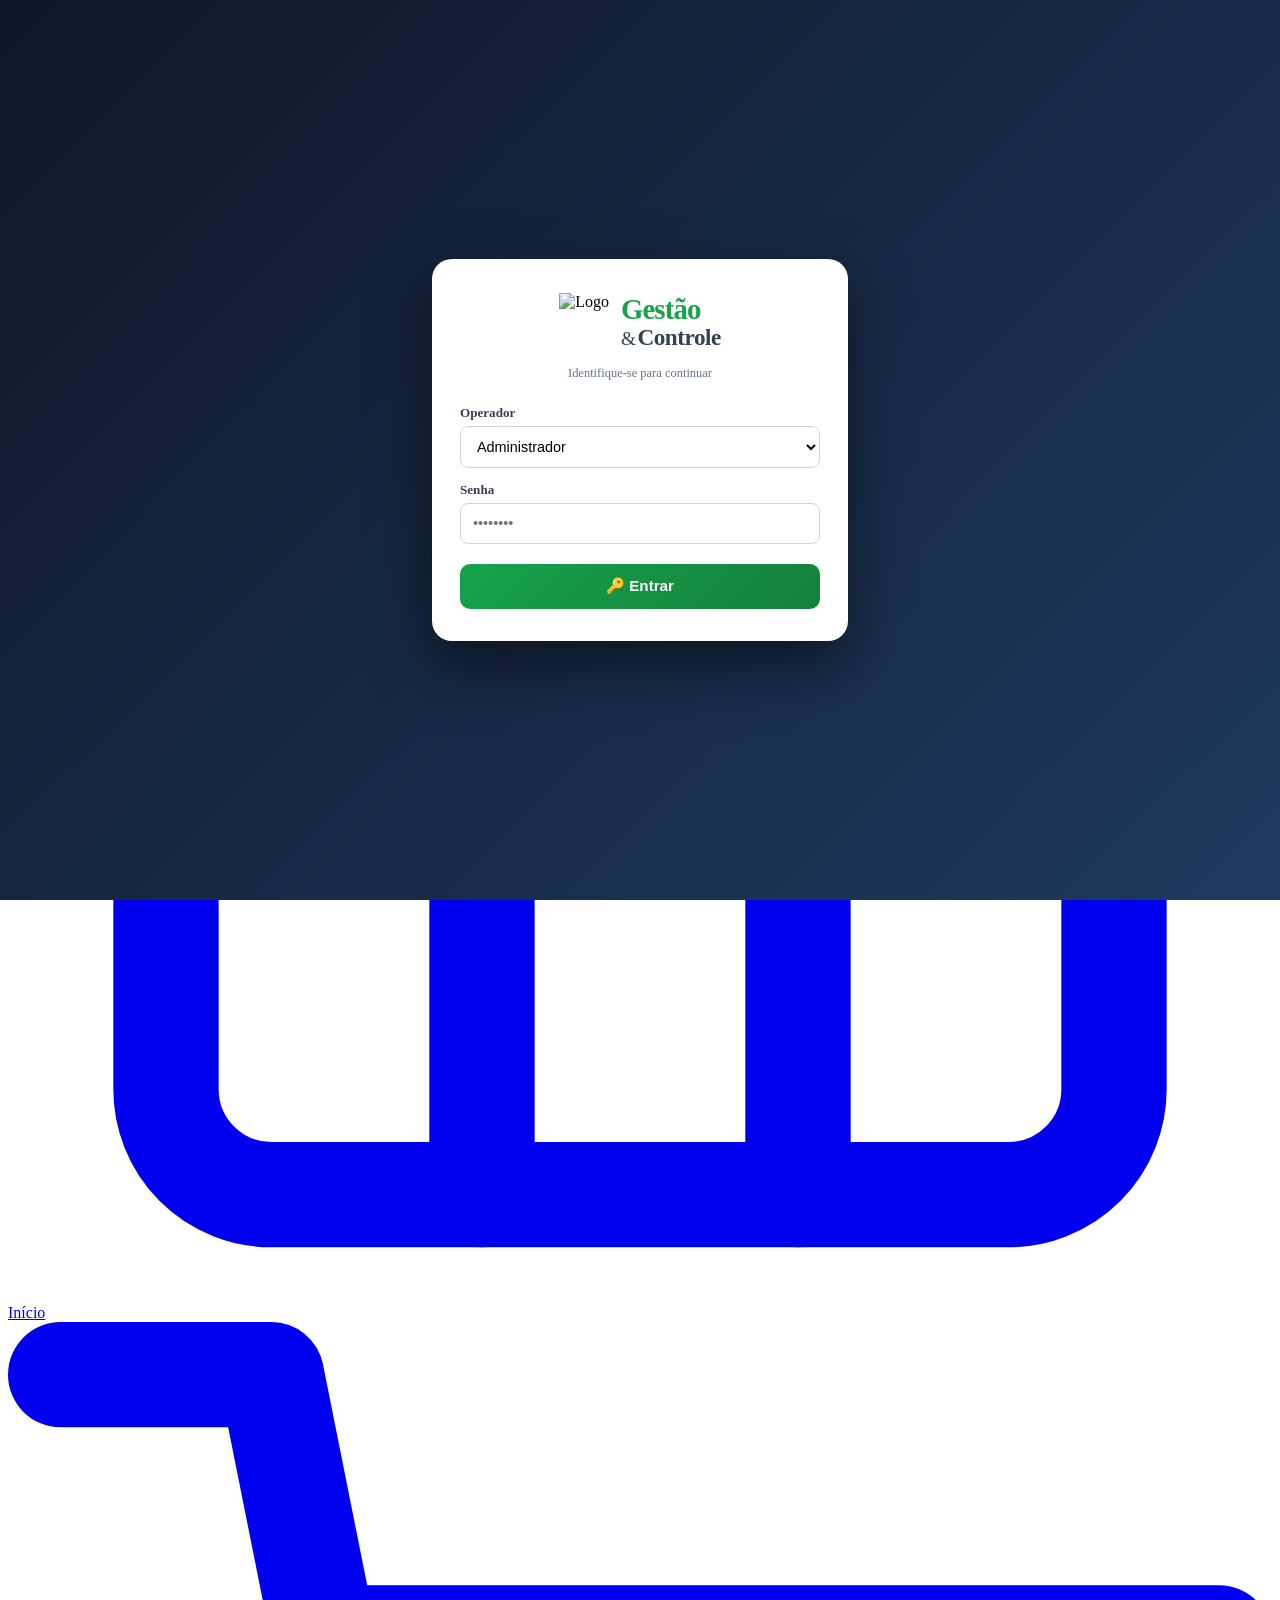
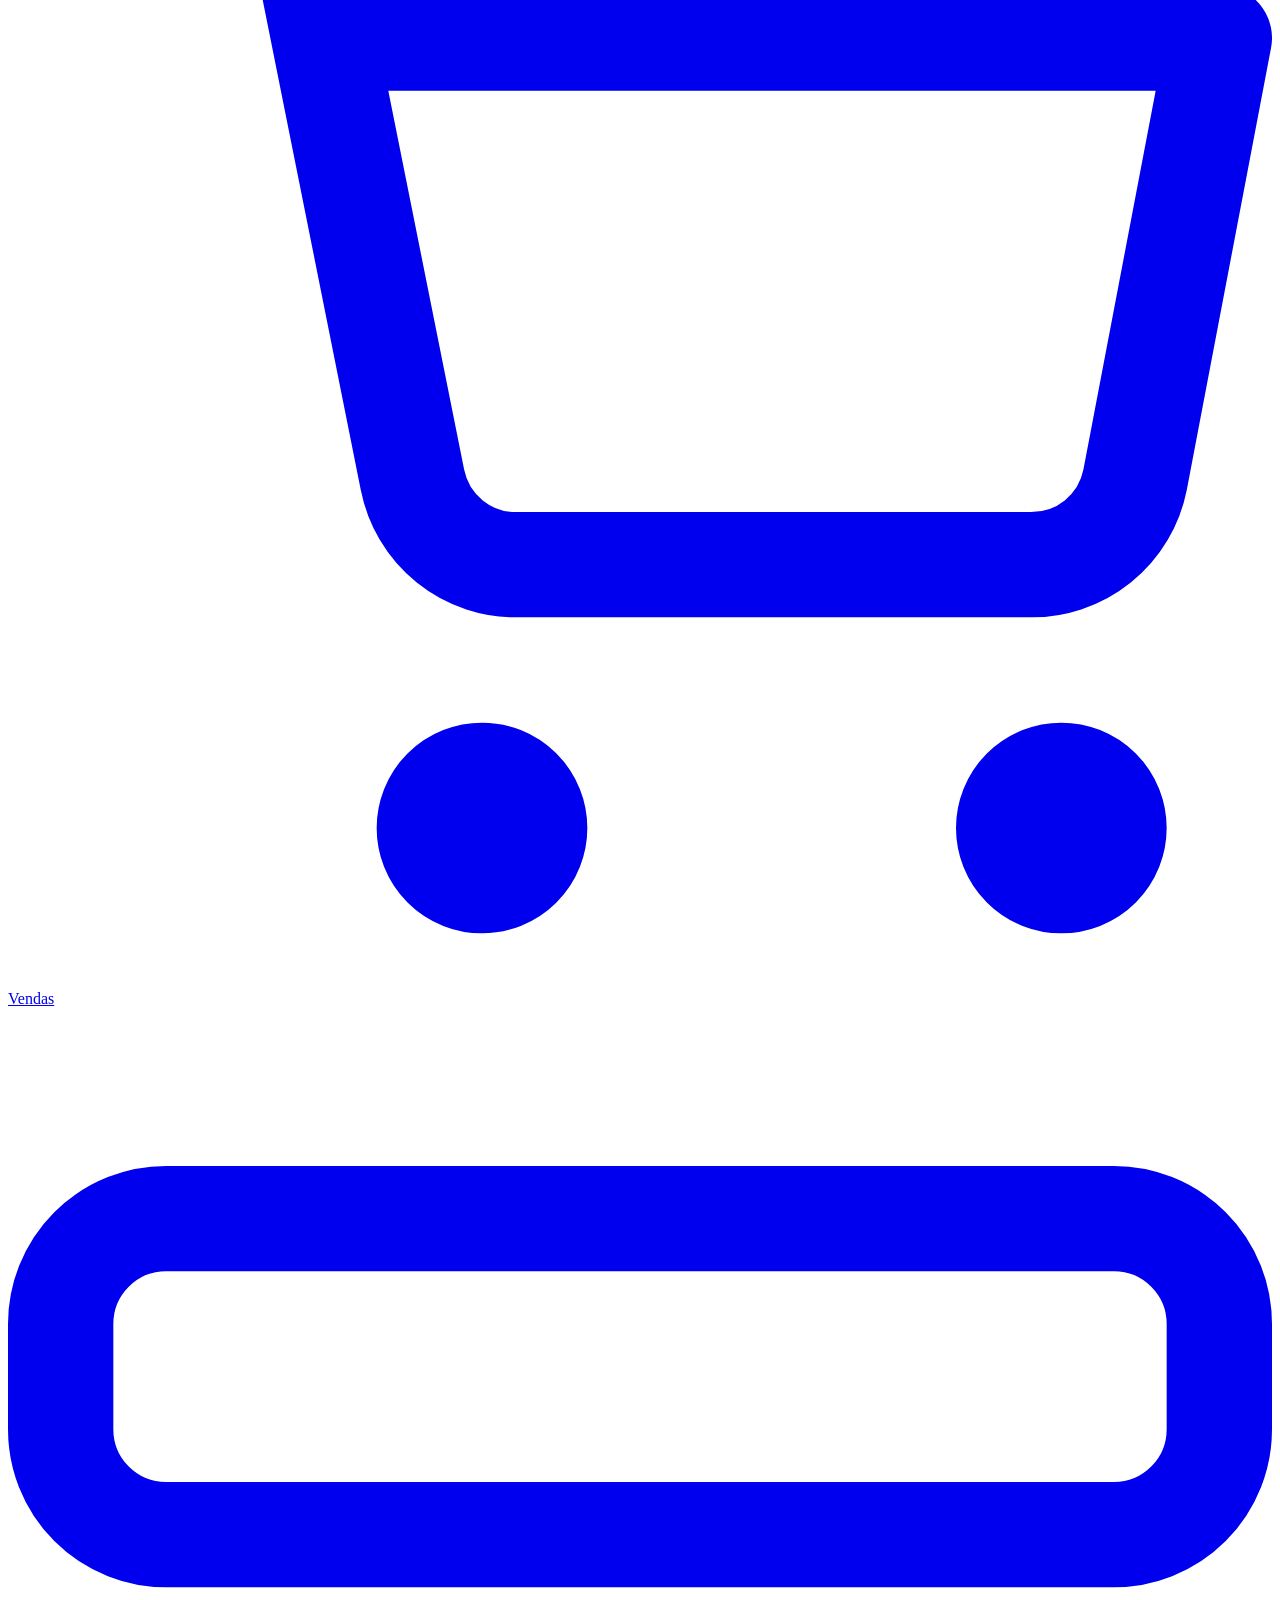
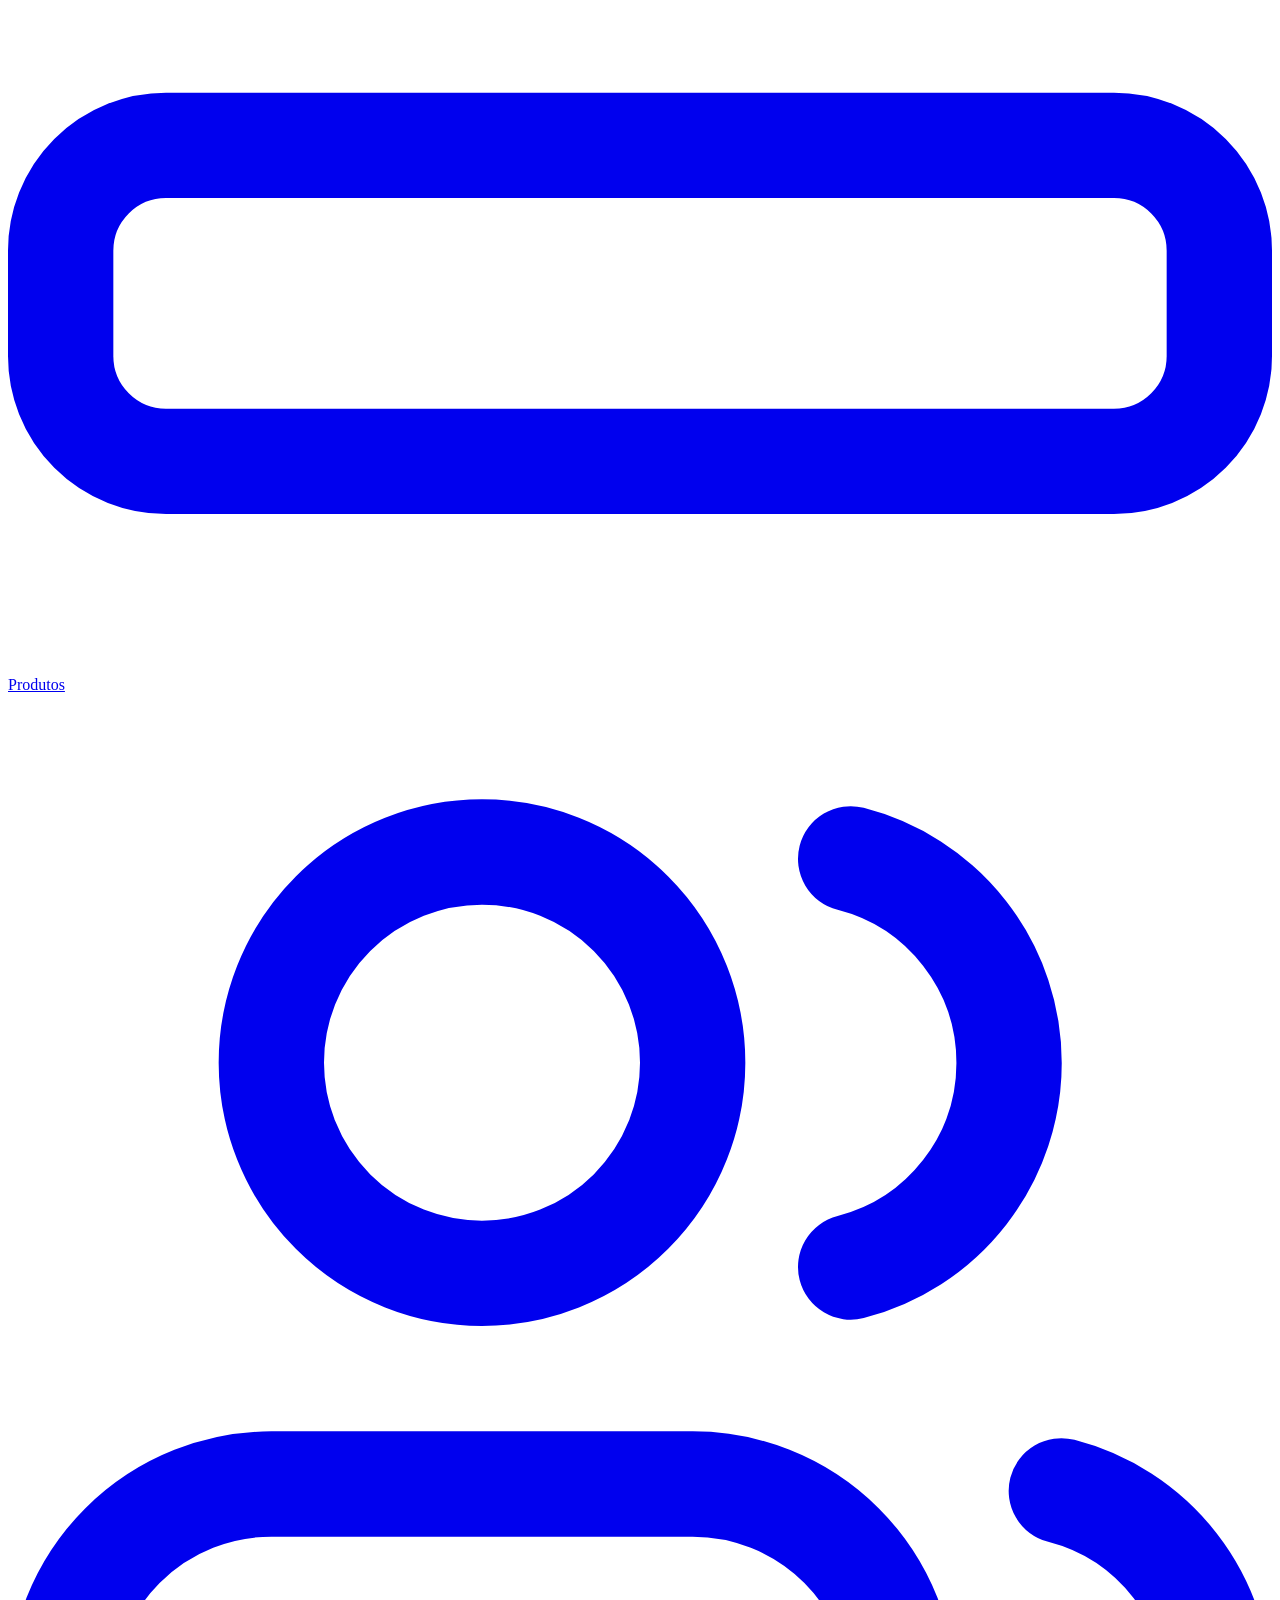
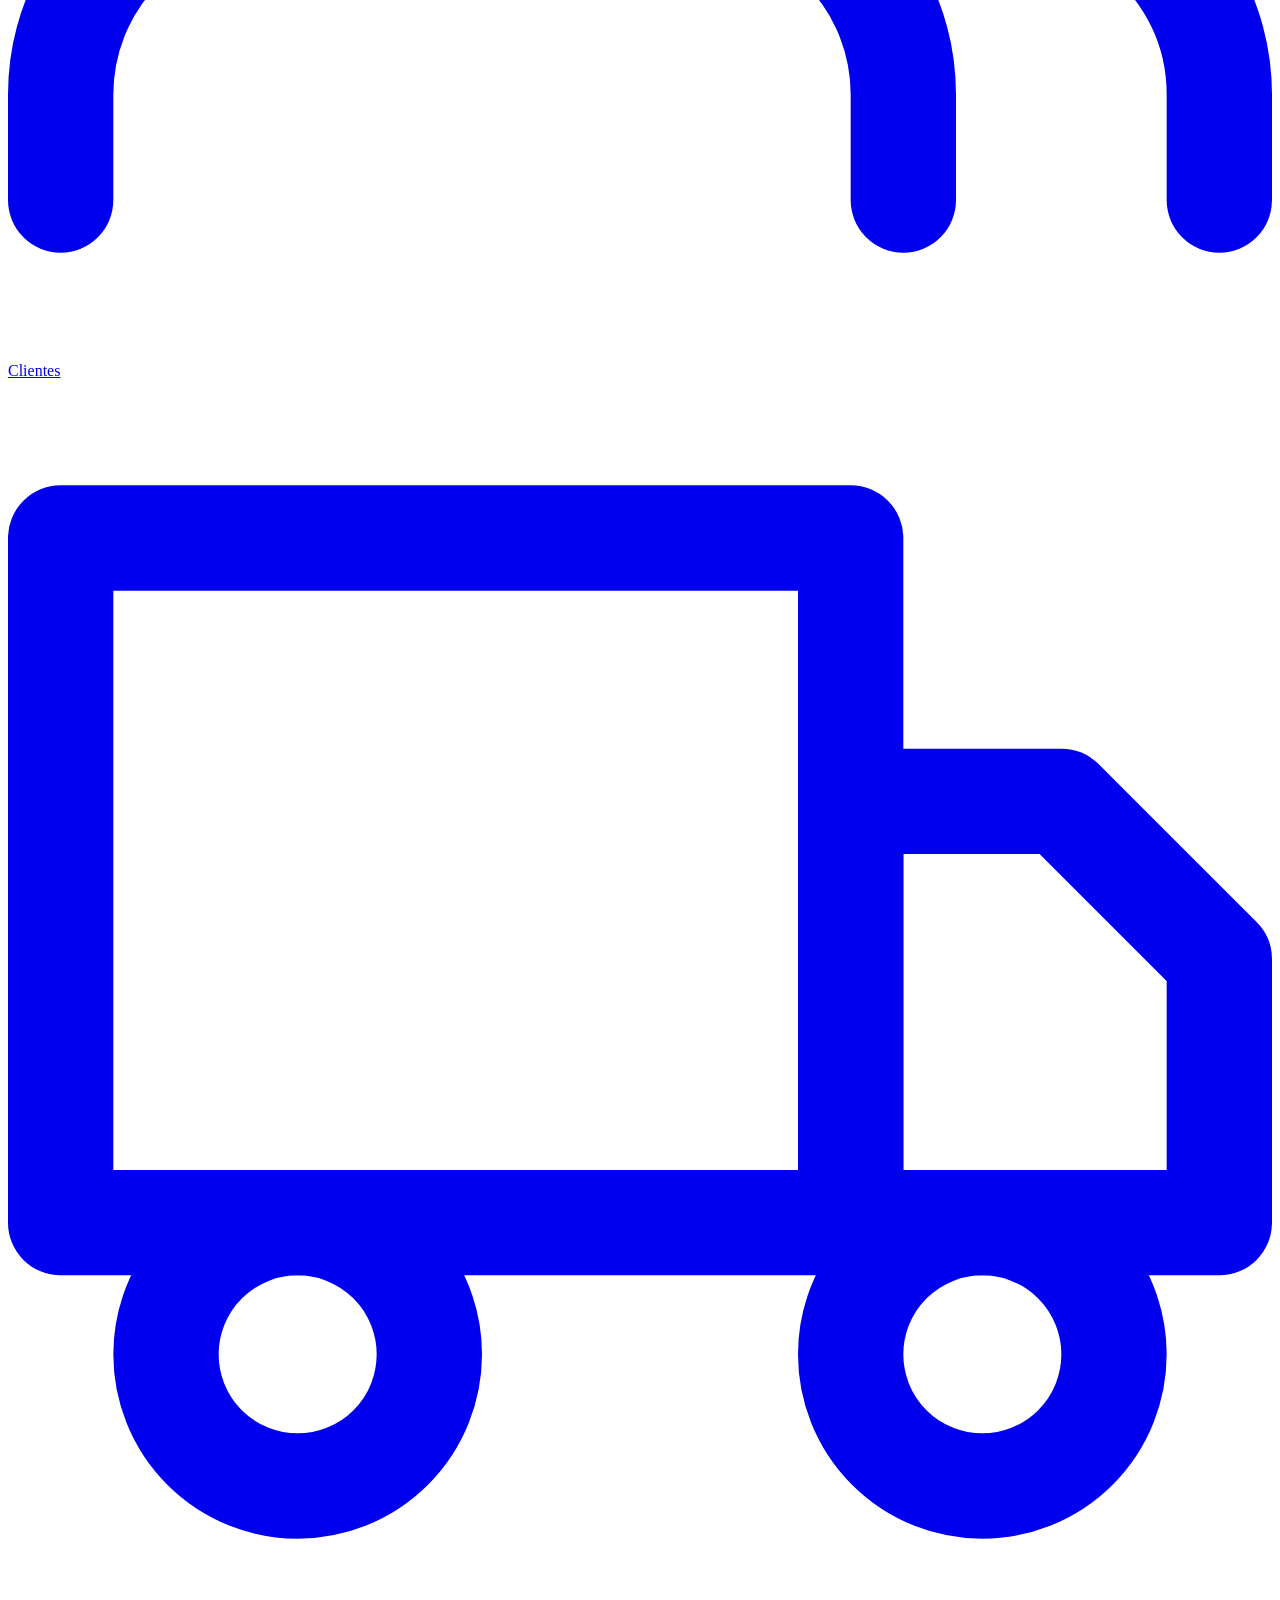
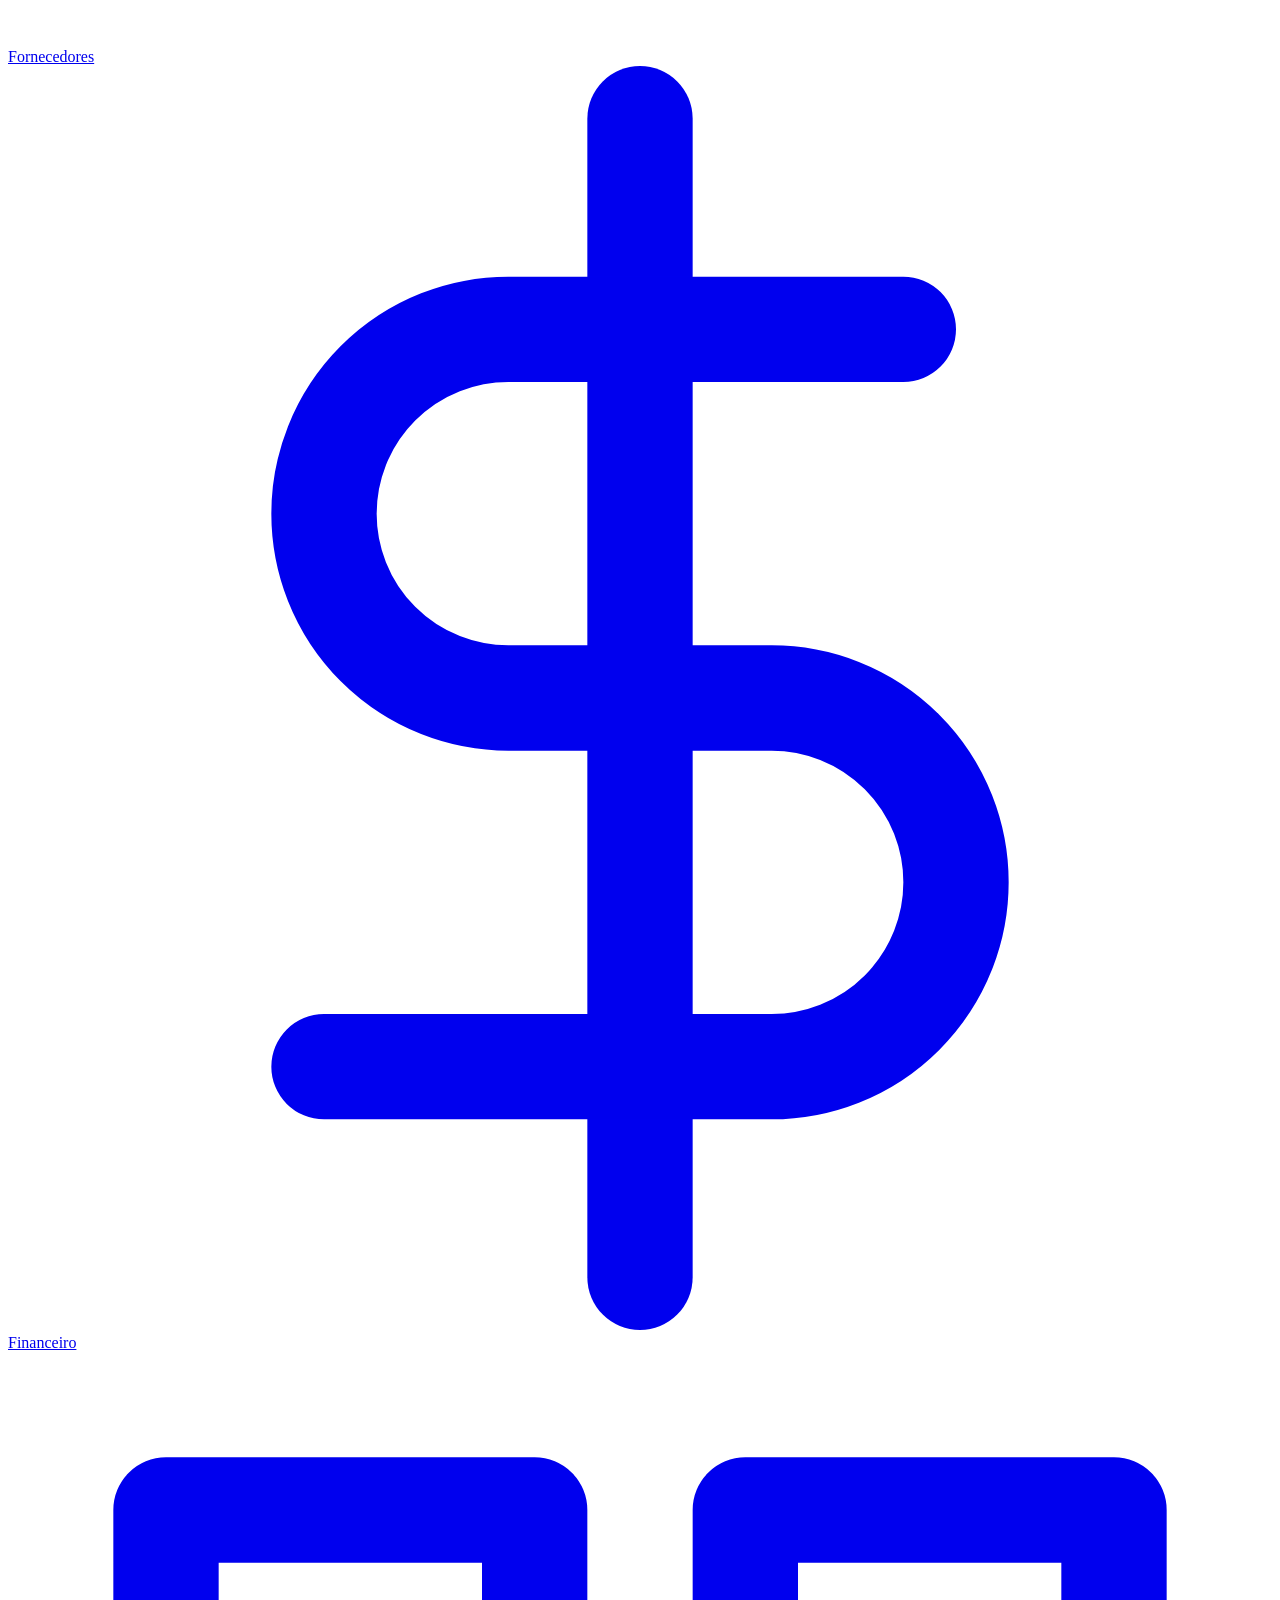
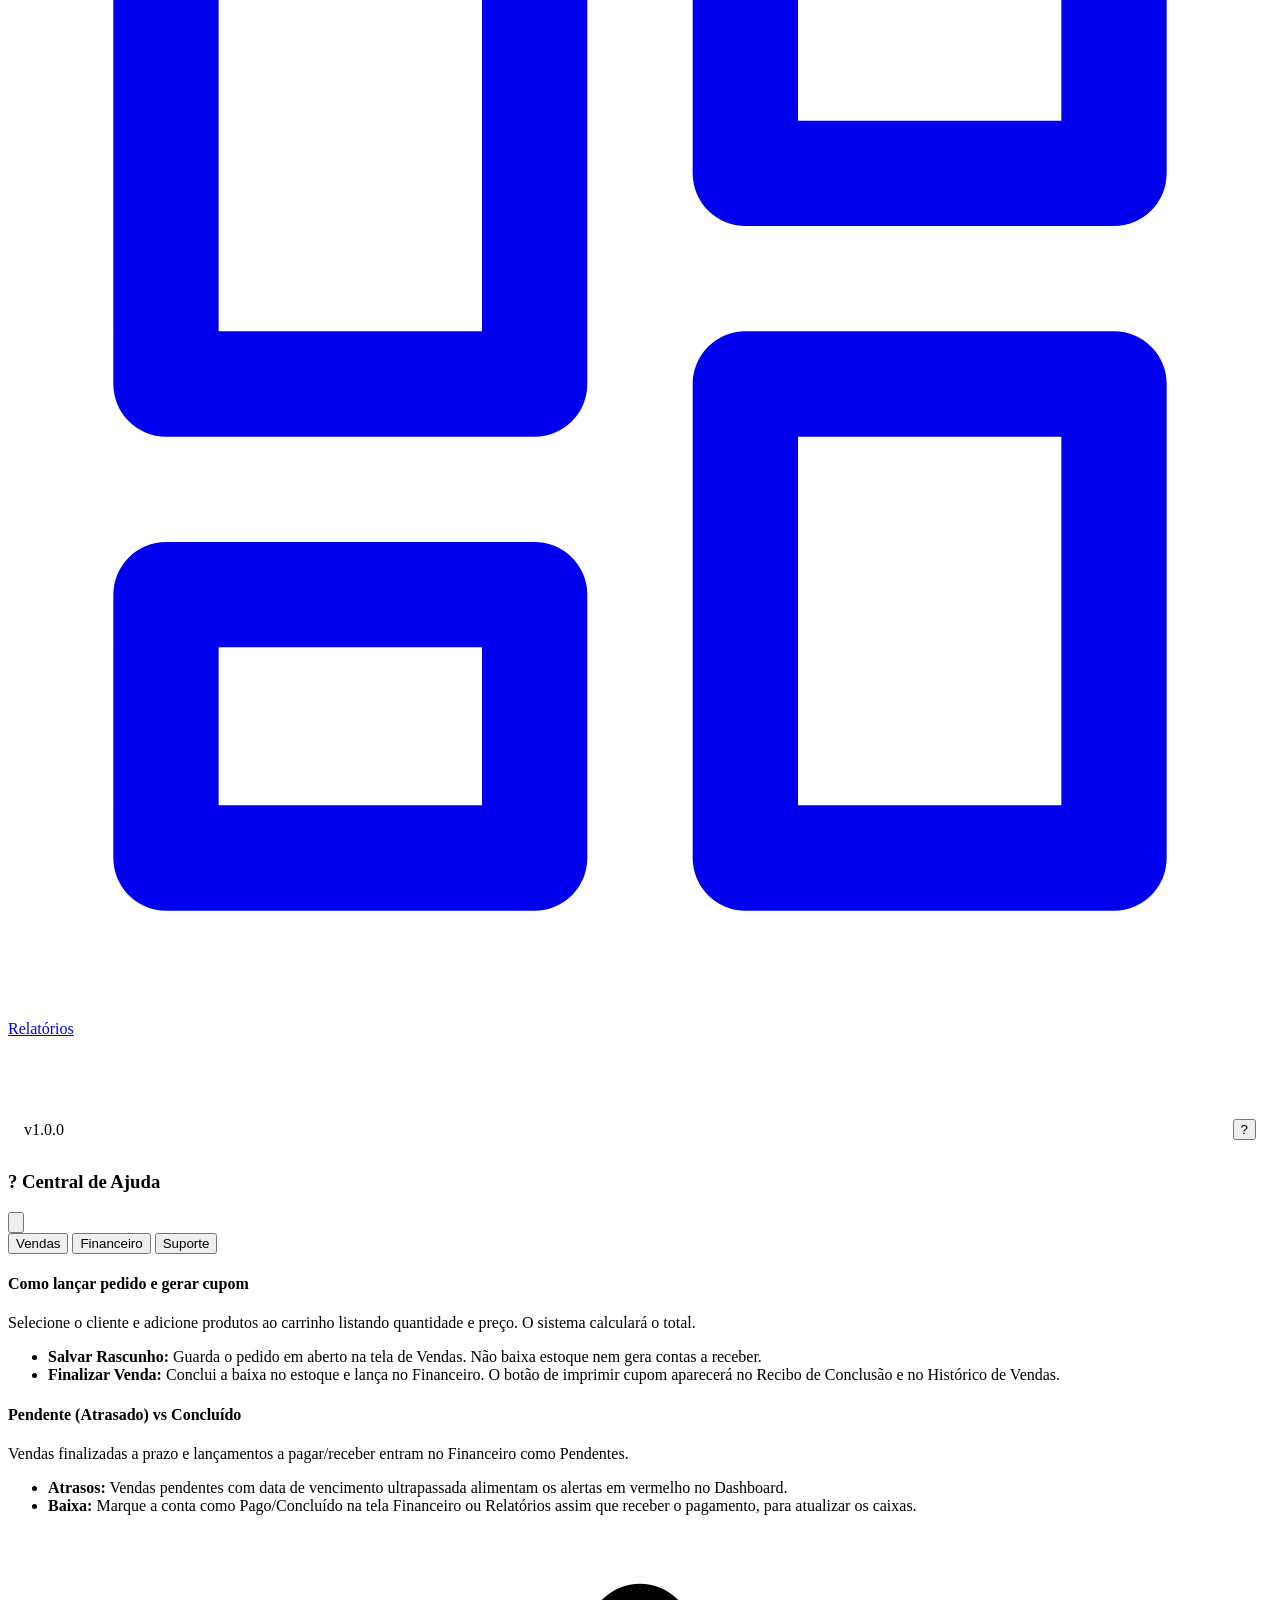
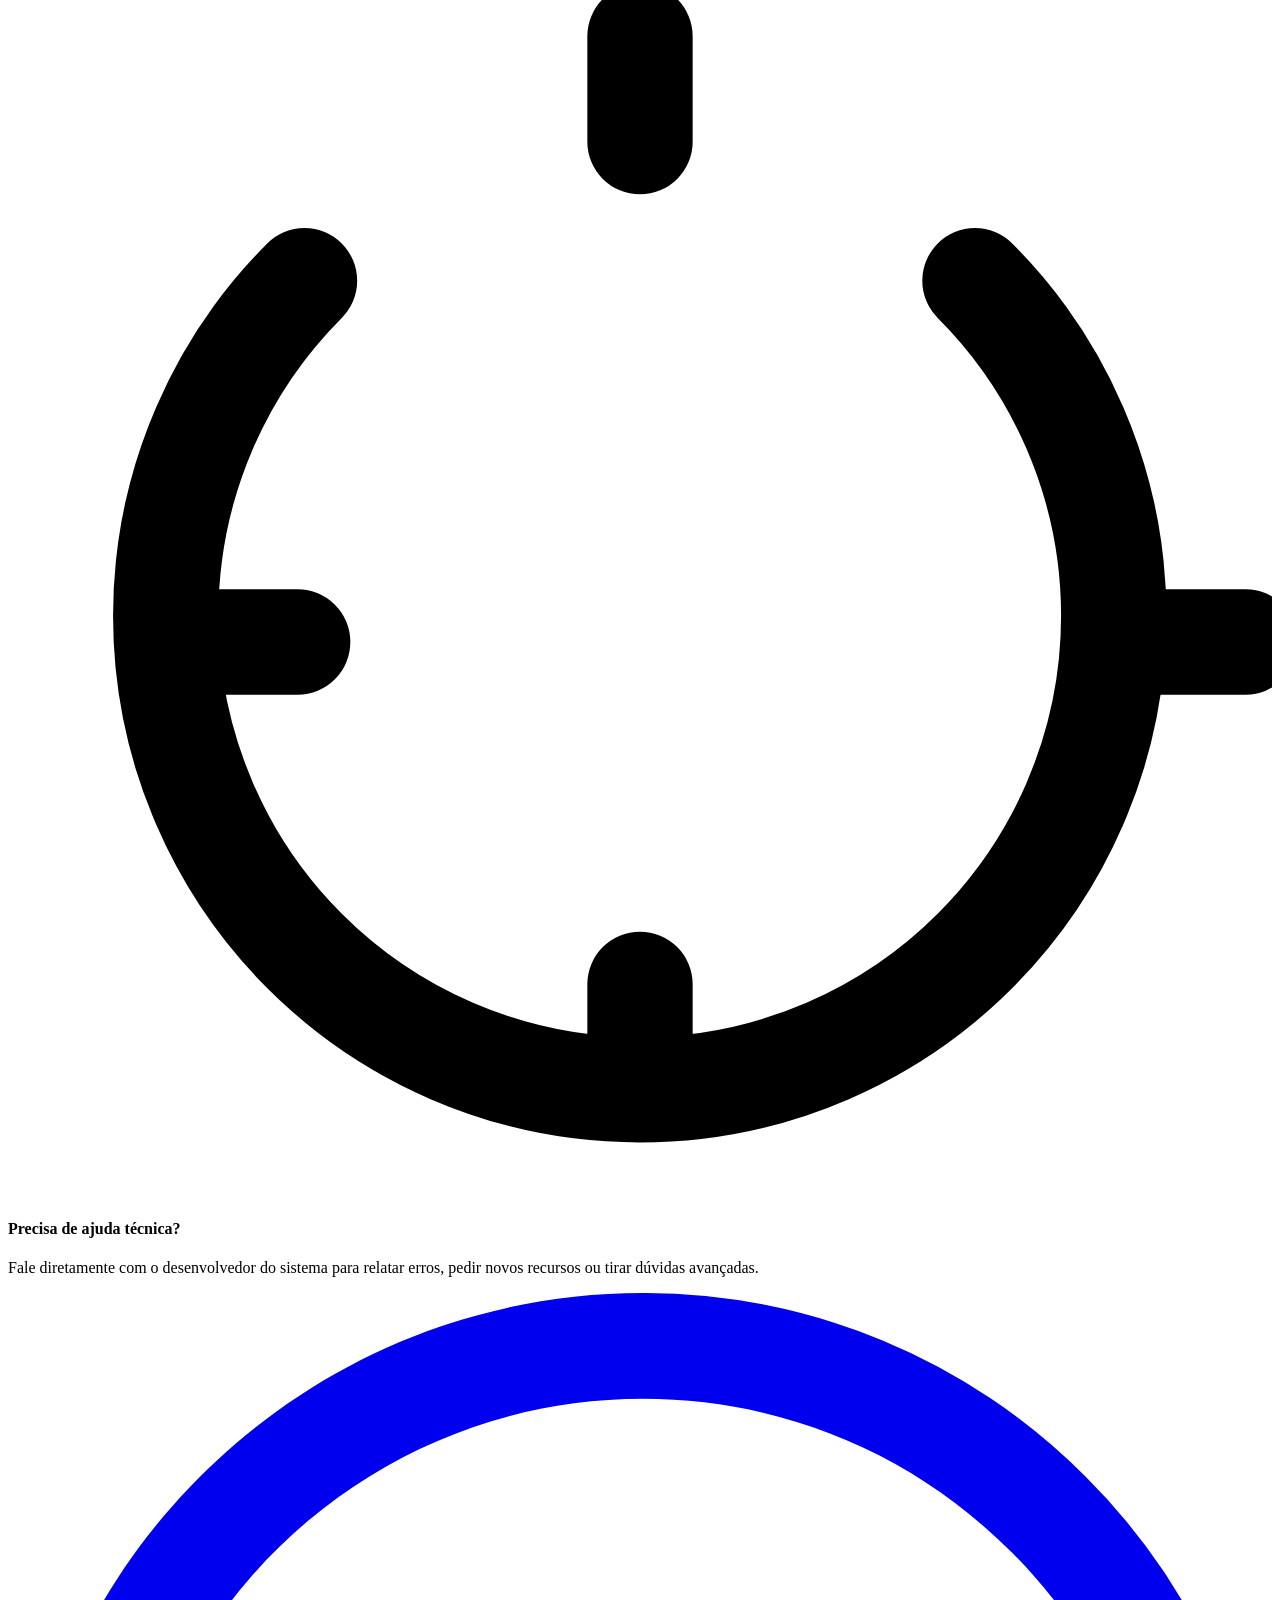
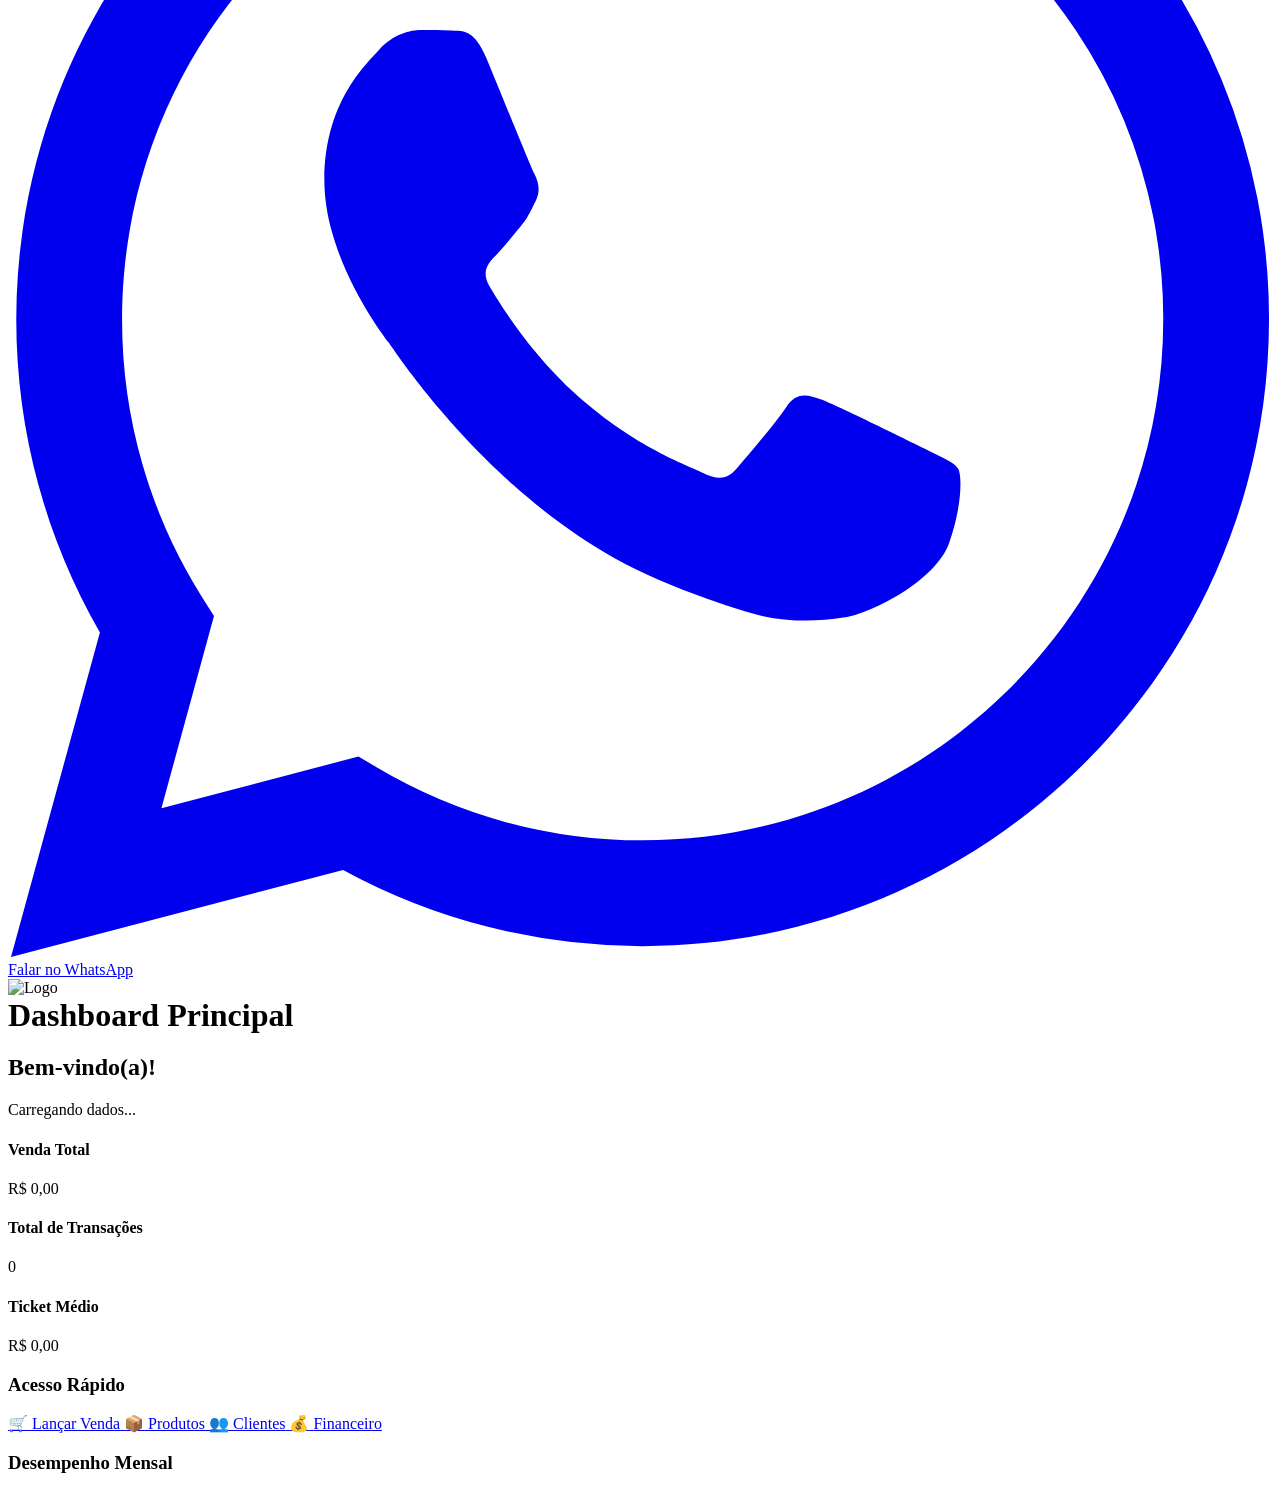
==== index.html @ 0d144790 "fix: hard reset PWA cache with timestamped JS imports, new manifest name and v100 sw.js" ====
<!DOCTYPE html>
<html lang="pt-BR">

<head>
    <meta charset="UTF-8">
    <title>Gestão&Controle - Dashboard</title>
    <meta name="viewport" content="width=device-width, initial-scale=1.0">
    <link href="https://fonts.googleapis.com/css2?family=Poppins:wght@300;400;500;600&display=swap" rel="stylesheet">
    <script src="https://cdn.tailwindcss.com"></script>
    <script src="https://cdn.jsdelivr.net/npm/chart.js"></script>
    <link rel="stylesheet" href="css/style.css">
    <link rel="manifest" href="manifest_v100.json">
    <meta name="apple-mobile-web-app-title" content="Gest�o&Controle">
    <meta name="theme-color" content="#16a34a">
    <meta name="apple-mobile-web-app-capable" content="yes">
    <meta name="version" content="1.0.0">
</head>

<body>

    <main class="main-content p-4 md:p-8 overflow-y-auto">
        <div class="container">
            <div class="flex items-center gap-3 mb-6">
                <img src="assets/logo.png" alt="Logo" class="h-8 w-auto">
                <h1 style="margin:0; text-align:left;">Dashboard Principal</h1>
            </div>

            <h2 id="greetingMsg" class="text-left text-xl font-medium text-slate-700 mb-6">Bem-vindo(a)!</h2>

            <div id="loading" class="text-center text-gray-500 mb-6">Carregando dados...</div>

            <div id="dashboard-content" class="hidden">
                <div class="grid grid-cols-1 md:grid-cols-3 gap-6 mb-8">
                    <div class="bg-blue-50 border border-blue-100 p-6 rounded-xl shadow-sm text-center">
                        <h4 class="text-sm text-blue-800 font-semibold mb-2">Venda Total</h4>
                        <p id="totalVendas" class="text-3xl font-bold text-blue-900">R$ 0,00</p>
                    </div>
                    <div class="bg-purple-50 border border-purple-100 p-6 rounded-xl shadow-sm text-center">
                        <h4 class="text-sm text-purple-800 font-semibold mb-2">Total de Transações</h4>
                        <p id="totalTransacoes" class="text-3xl font-bold text-purple-900">0</p>
                    </div>
                    <div class="bg-yellow-50 border border-yellow-100 p-6 rounded-xl shadow-sm text-center">
                        <h4 class="text-sm text-yellow-800 font-semibold mb-2">Ticket Médio</h4>
                        <p id="ticketMedio" class="text-3xl font-bold text-yellow-900">R$ 0,00</p>
                    </div>
                </div>

                <div class="bg-white p-6 rounded-xl border border-gray-100 shadow-md mb-8">
                    <h3 class="text-slate-800 font-bold text-lg mb-4 flex items-center border-l-4 border-blue-600 pl-3">
                        Acesso Rápido</h3>
                    <div class="grid grid-cols-2 md:grid-cols-4 gap-4">
                        <a href="Vendas.html"
                            class="flex flex-col items-center justify-center p-4 bg-slate-50 border border-slate-200 rounded-lg hover:bg-blue-50 hover:border-blue-200 transition-colors">
                            <span class="text-2xl mb-2">🛒</span>
                            <span class="text-sm font-semibold text-slate-700 text-center">Lançar Venda</span>
                        </a>
                        <a href="Produtos.html"
                            class="flex flex-col items-center justify-center p-4 bg-slate-50 border border-slate-200 rounded-lg hover:bg-blue-50 hover:border-blue-200 transition-colors">
                            <span class="text-2xl mb-2">📦</span>
                            <span class="text-sm font-semibold text-slate-700 text-center">Produtos</span>
                        </a>
                        <a href="Clientes.html"
                            class="flex flex-col items-center justify-center p-4 bg-slate-50 border border-slate-200 rounded-lg hover:bg-blue-50 hover:border-blue-200 transition-colors">
                            <span class="text-2xl mb-2">👥</span>
                            <span class="text-sm font-semibold text-slate-700 text-center">Clientes</span>
                        </a>
                        <a href="Financeiro.html"
                            class="flex flex-col items-center justify-center p-4 bg-slate-50 border border-slate-200 rounded-lg hover:bg-blue-50 hover:border-blue-200 transition-colors"
                            data-admin-only>
                            <span class="text-2xl mb-2">💰</span>
                            <span class="text-sm font-semibold text-slate-700 text-center">Financeiro</span>
                        </a>
                    </div>
                </div>

                <!-- Gráfico de Vendas por Mês Movido para Cima no Script de Dashboard mas a estrutura original não tinha o canvas nativo. Ele foi injetado depois. Preparando container -->
                <div id="graficoContainer" class="bg-white p-6 rounded-xl border border-gray-100 shadow-md mb-6">
                    <h3 class="text-slate-800 font-bold text-lg mb-4 flex items-center border-l-4 border-blue-600 pl-3">
                        Desempenho Mensal</h3>
                    <!-- Canvas vai ser anexado aqui pelo dashboard.js -->
                </div>
            </div>

            <div id="statusMessage"></div>
        </div>
    </main>

    <script src="js/config.js?v=1772539452270"></script>
    <script src="js/auth.js?v=1772539452270"></script>
    <script src="js/main.js?v=1772539452270"></script>
    <script src="js/dashboard.js?v=1772539452270"></script>
</body>

</html>
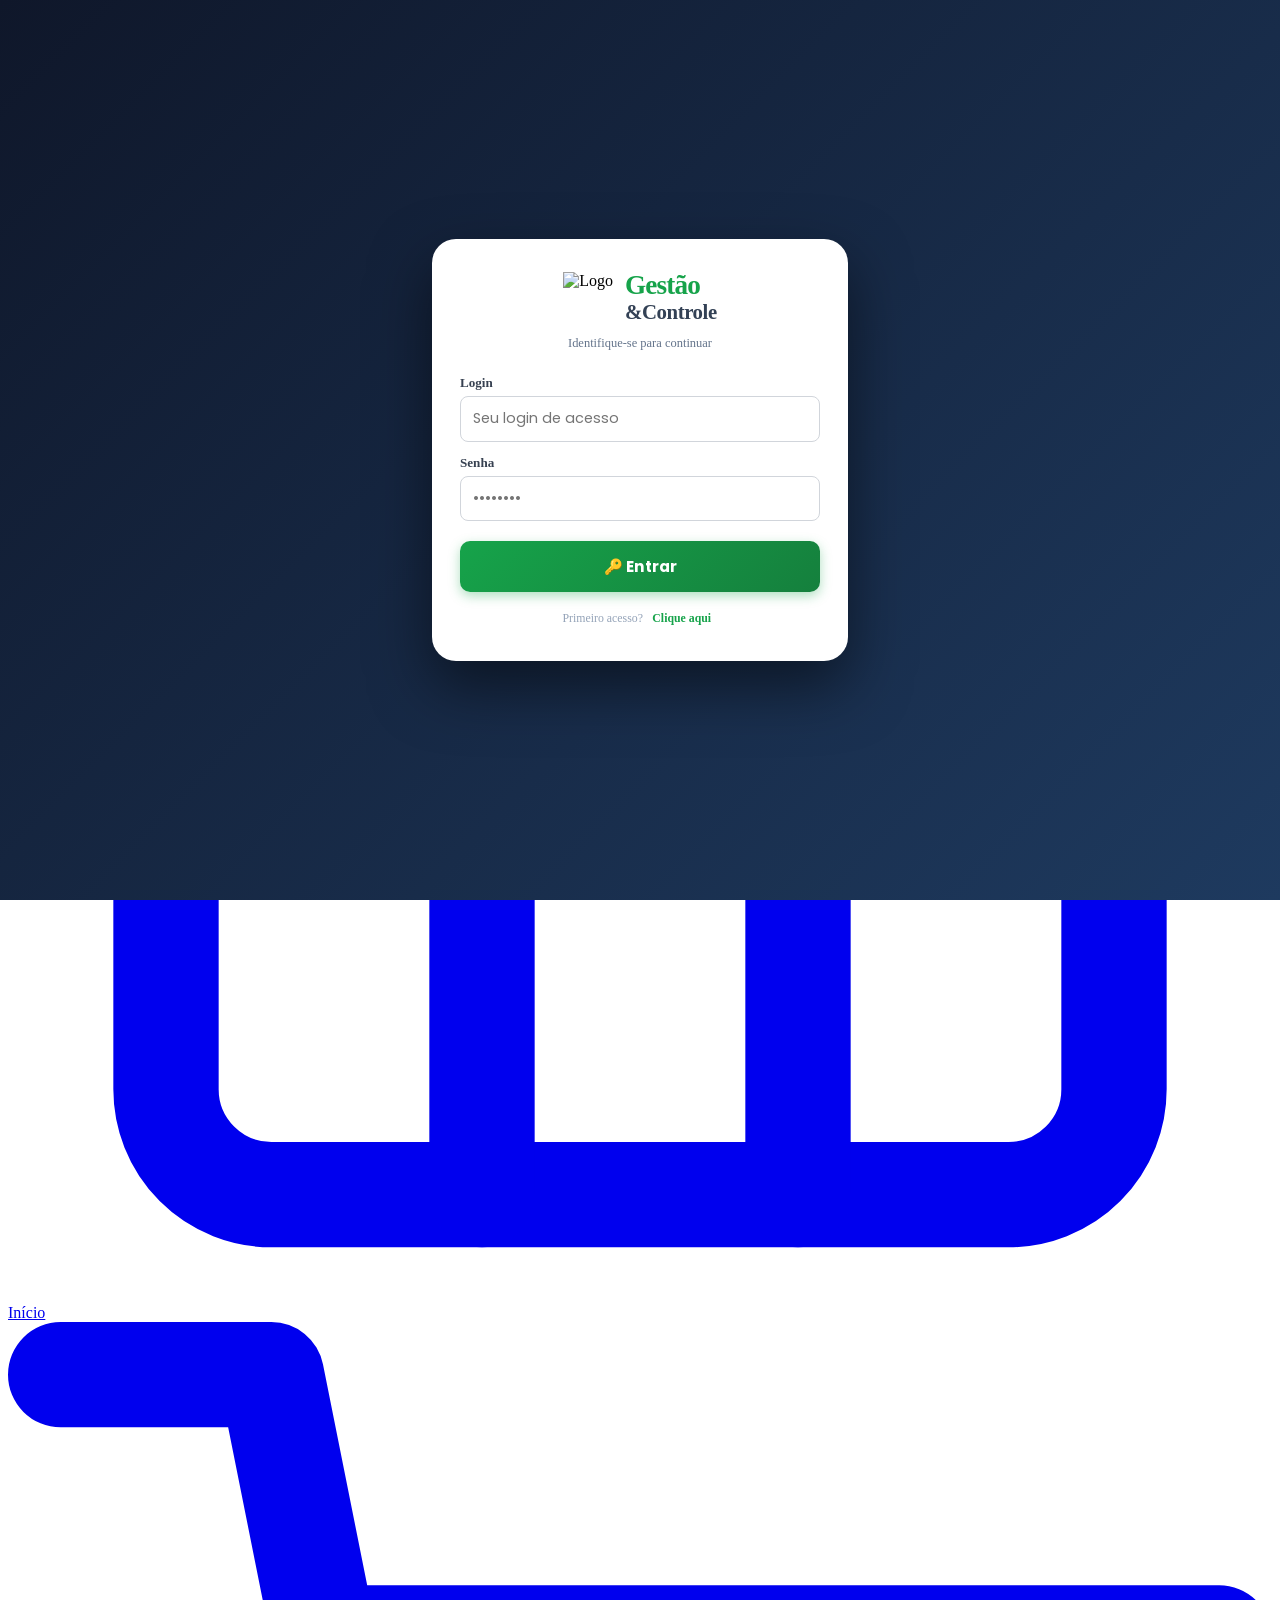
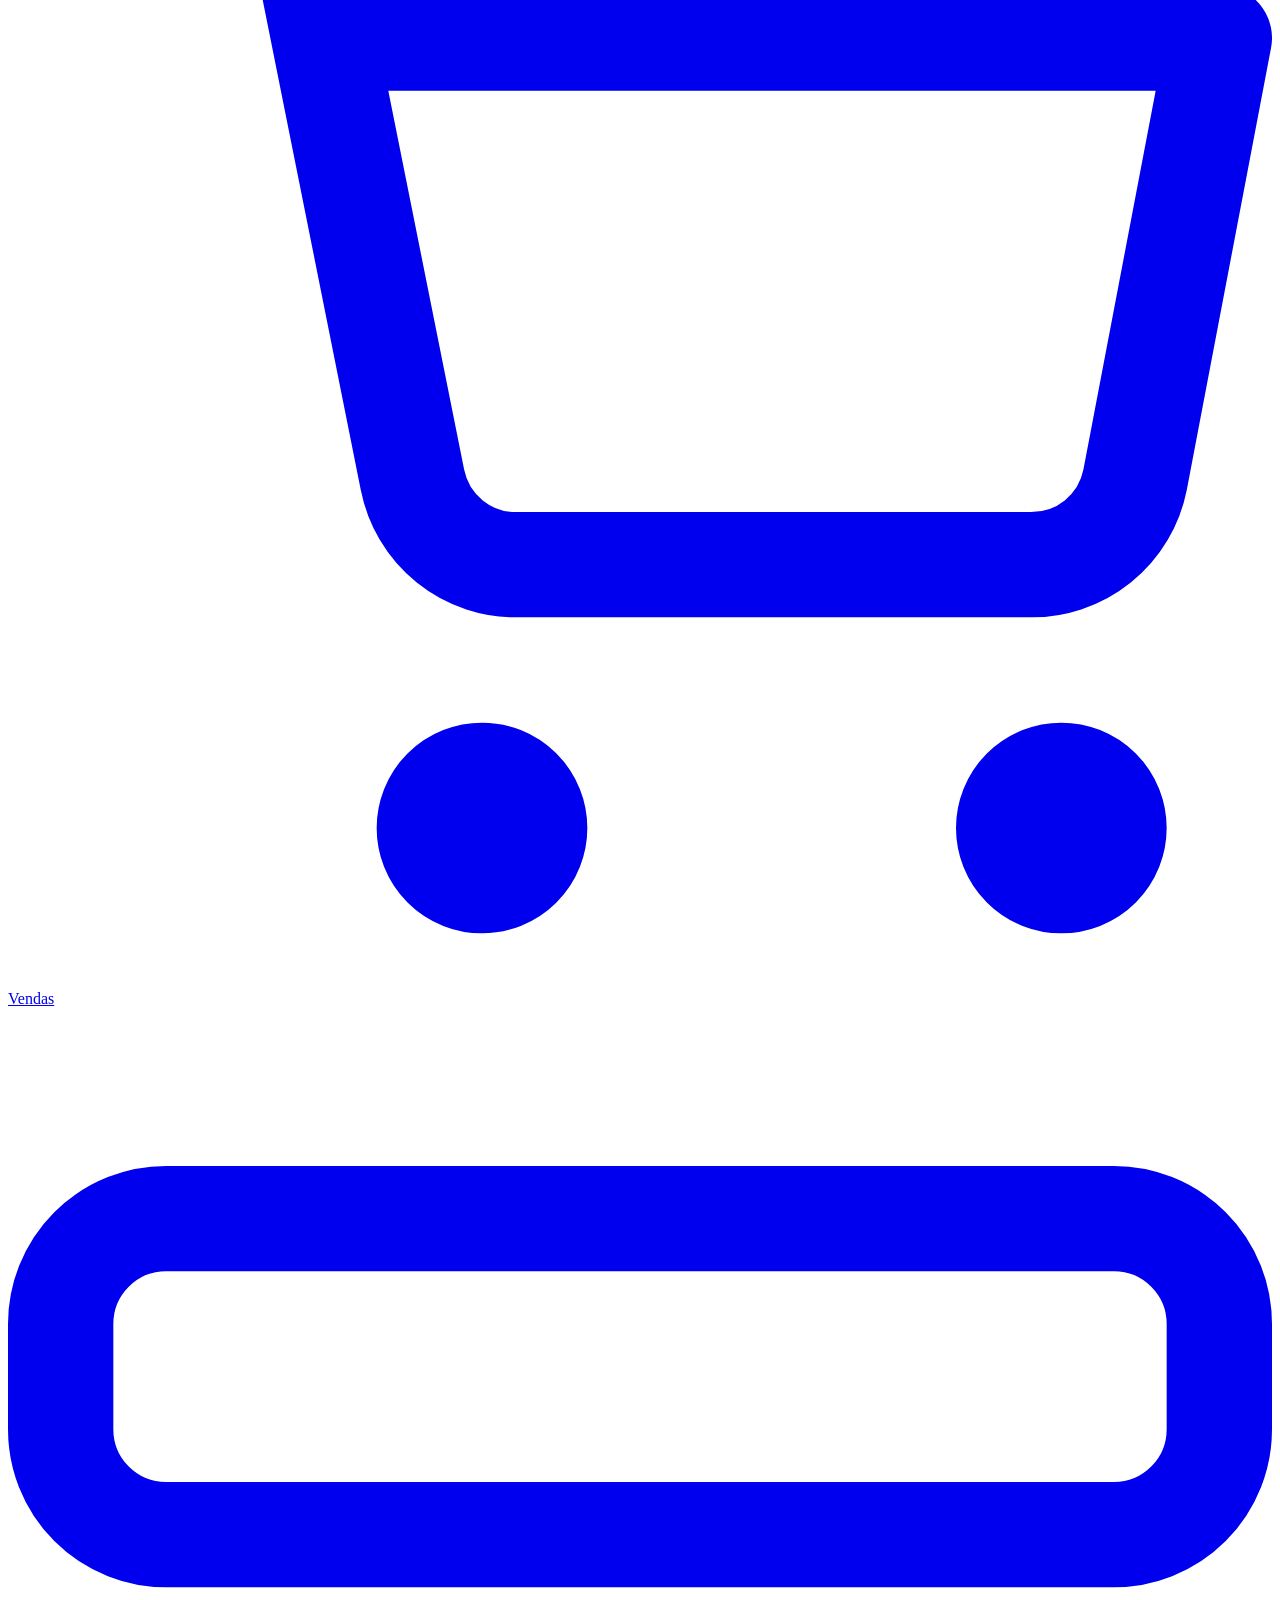
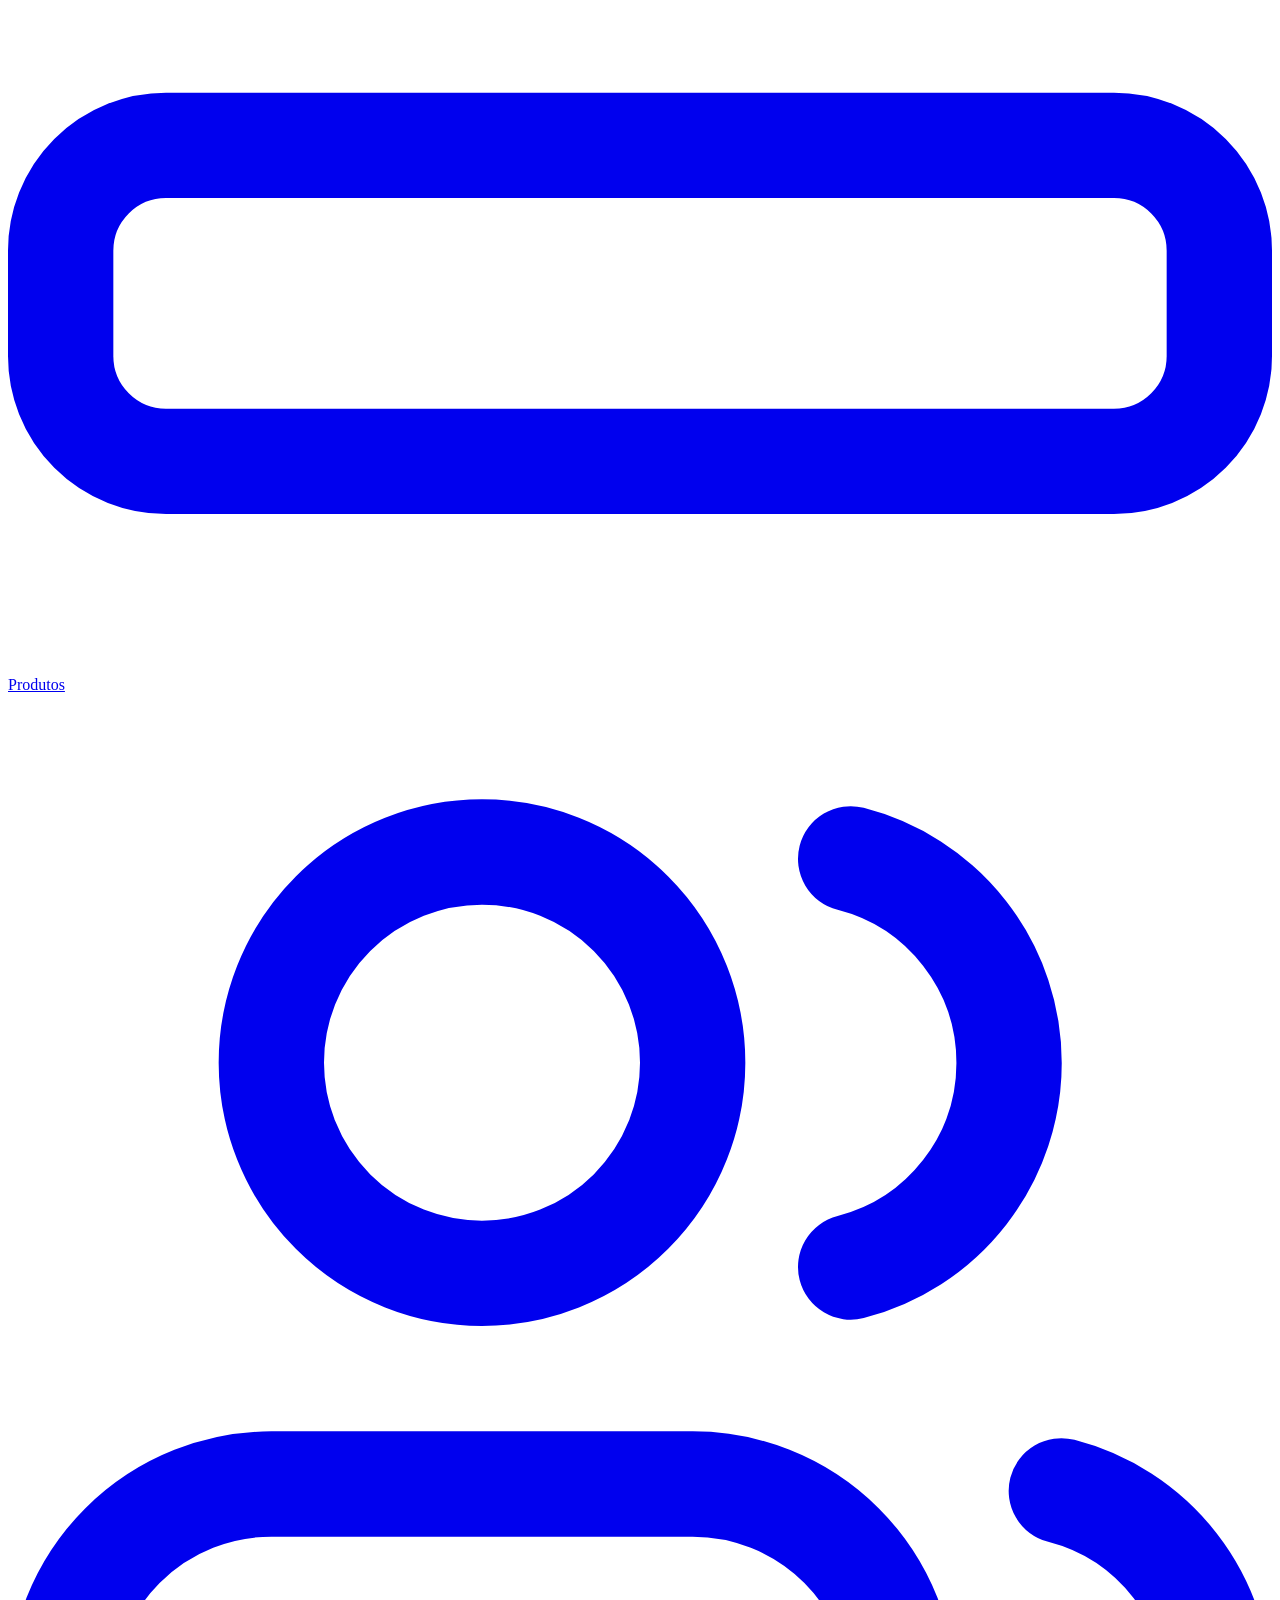
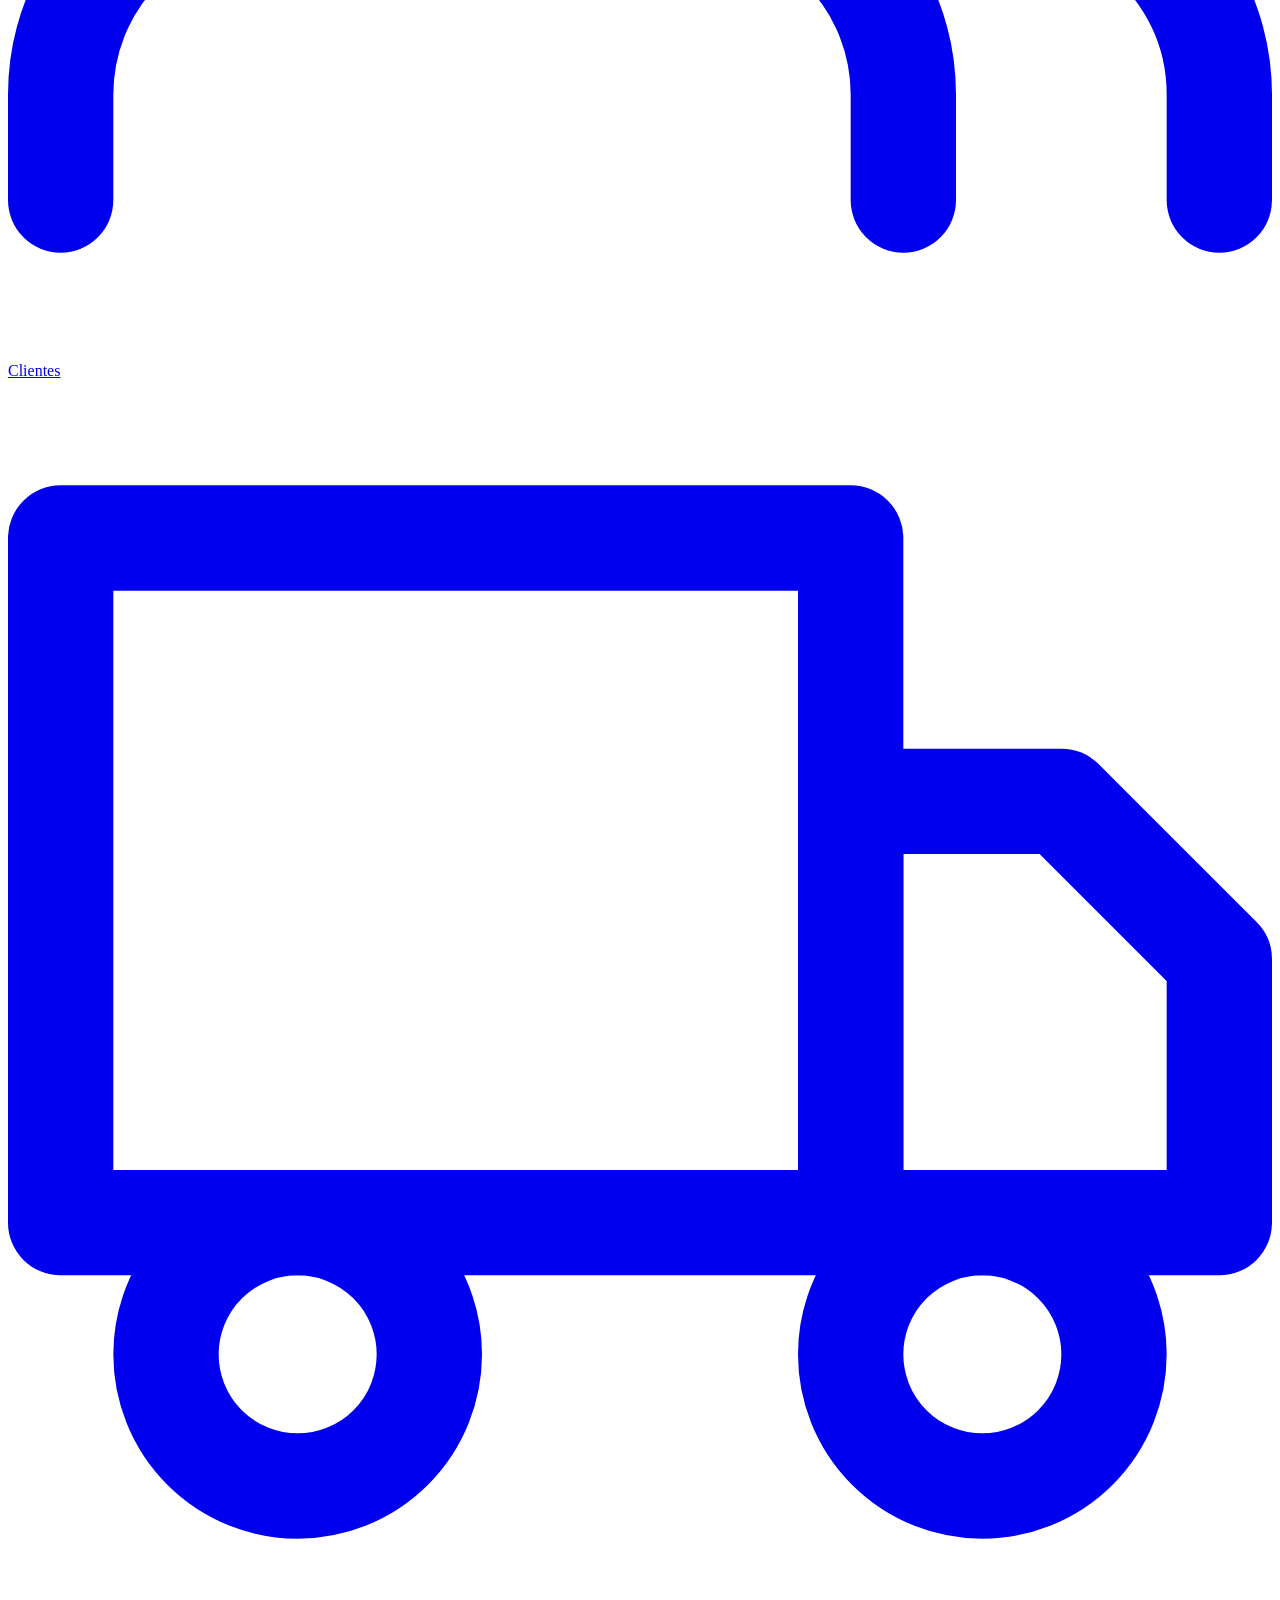
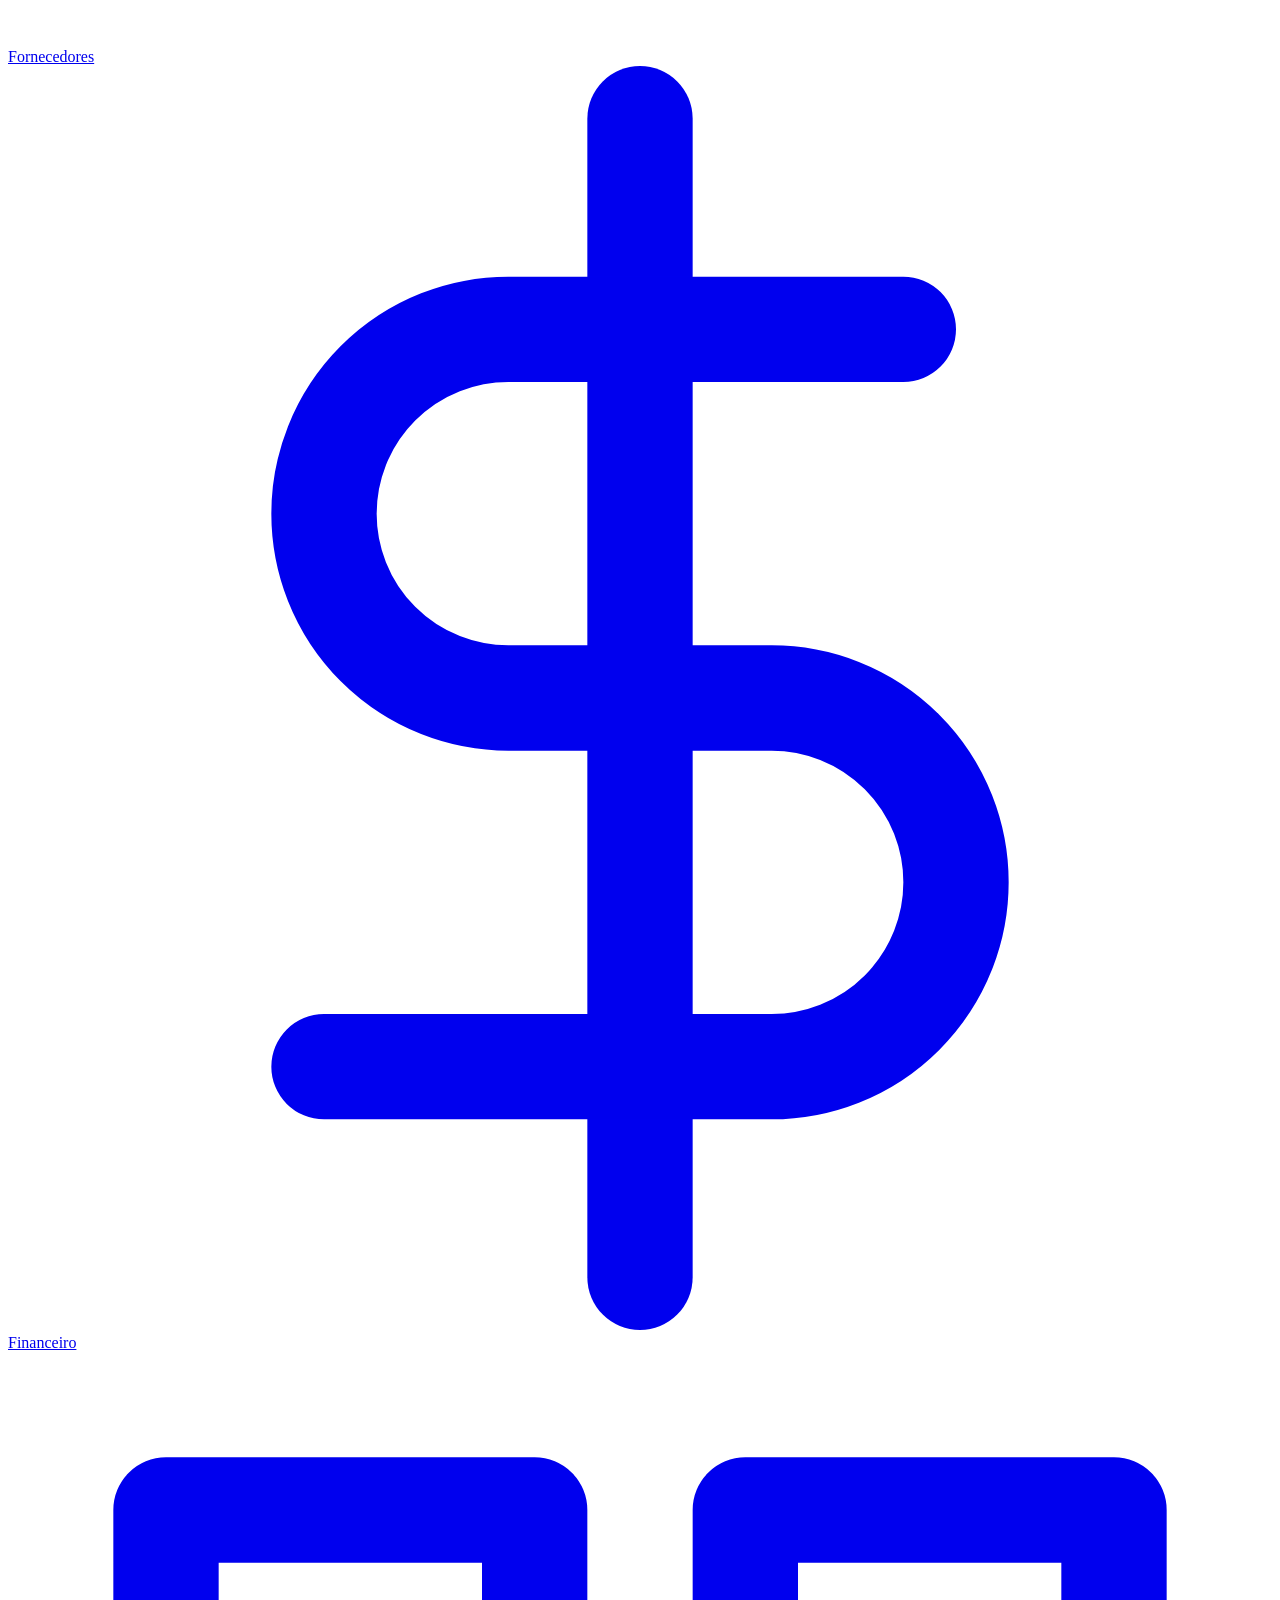
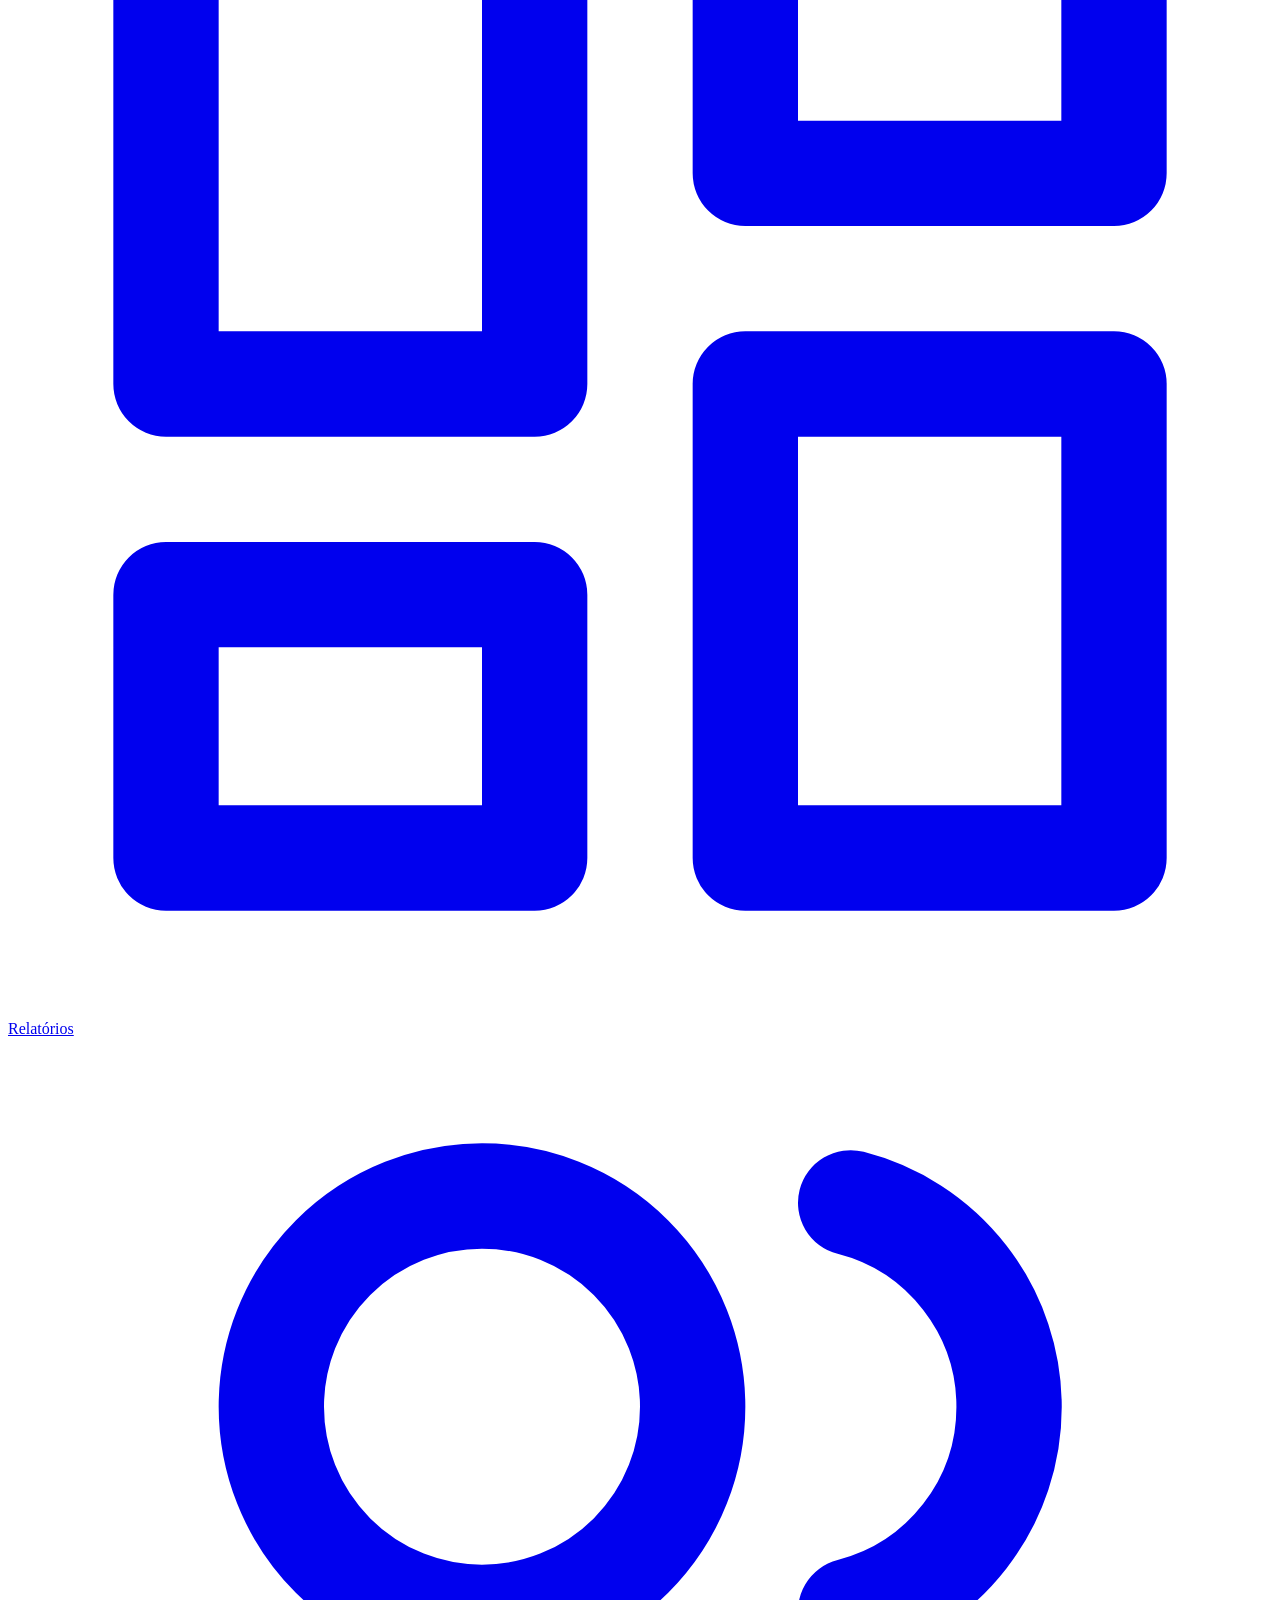
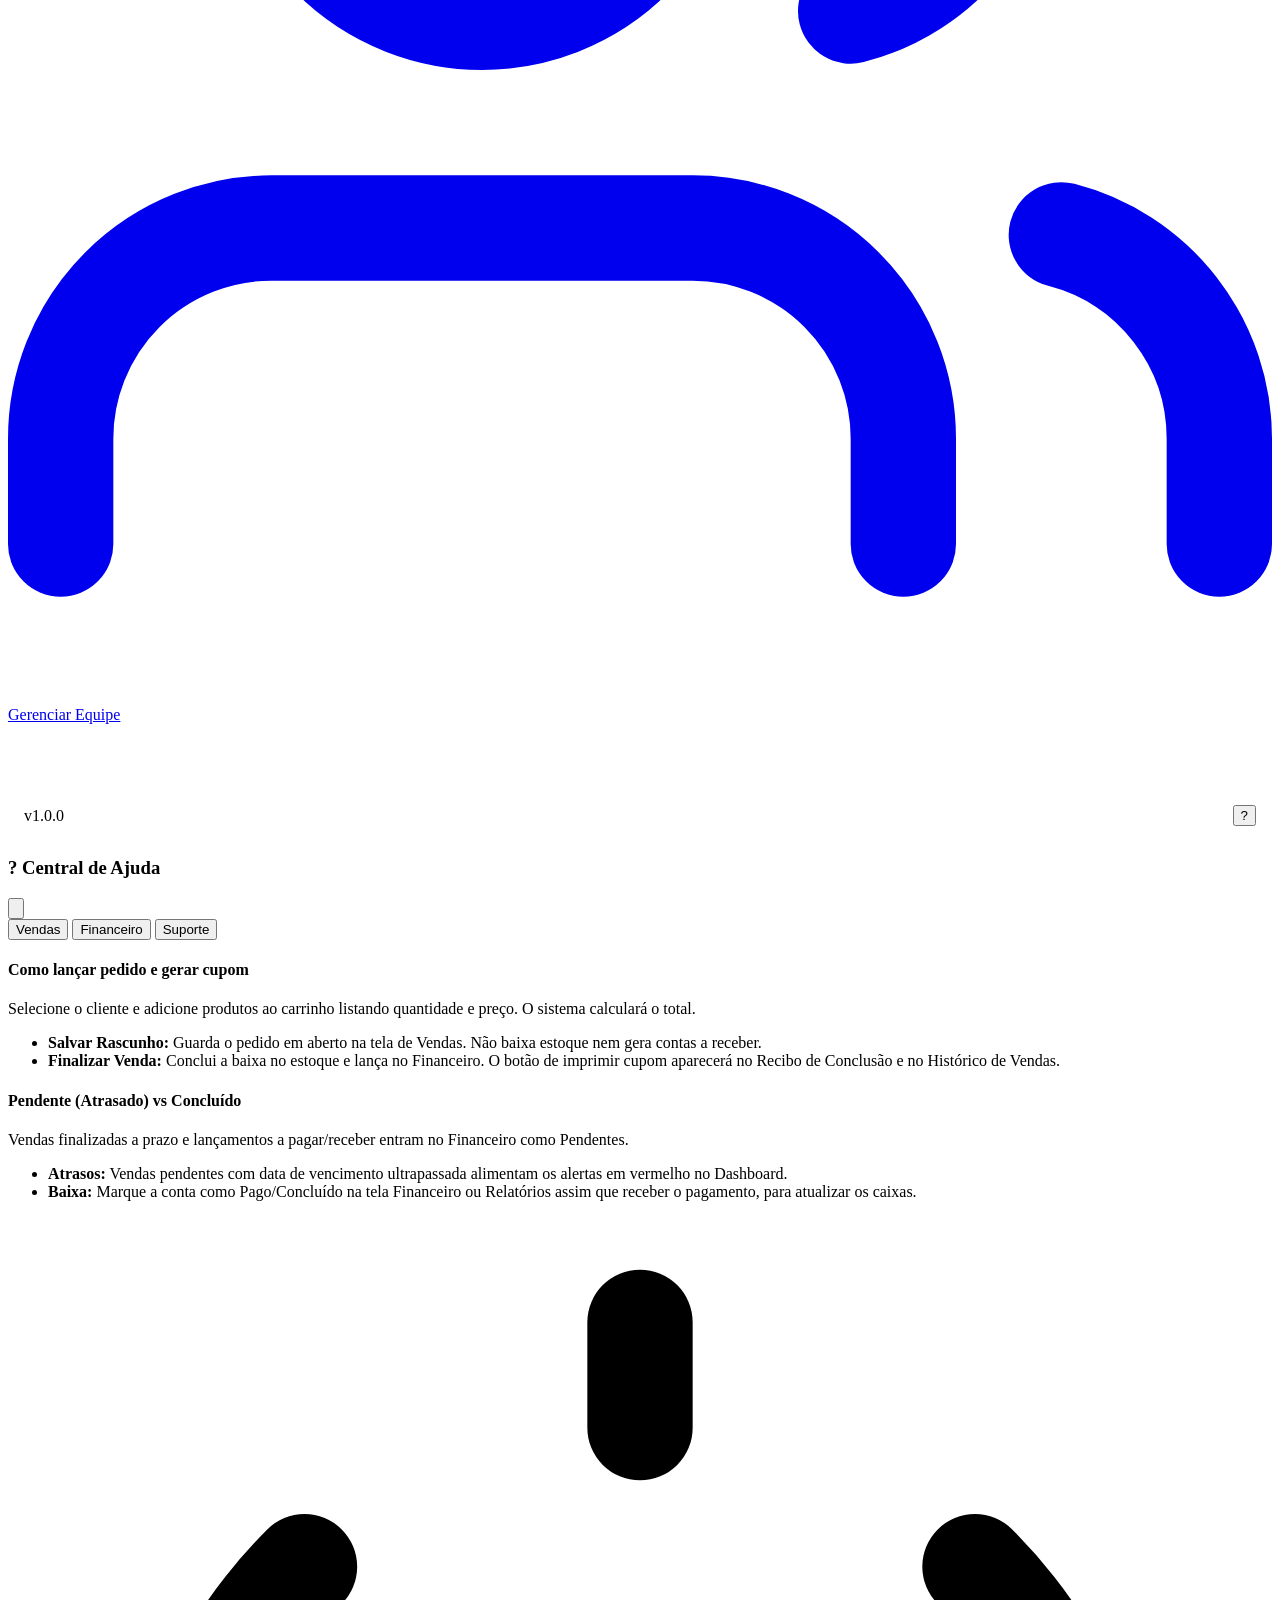
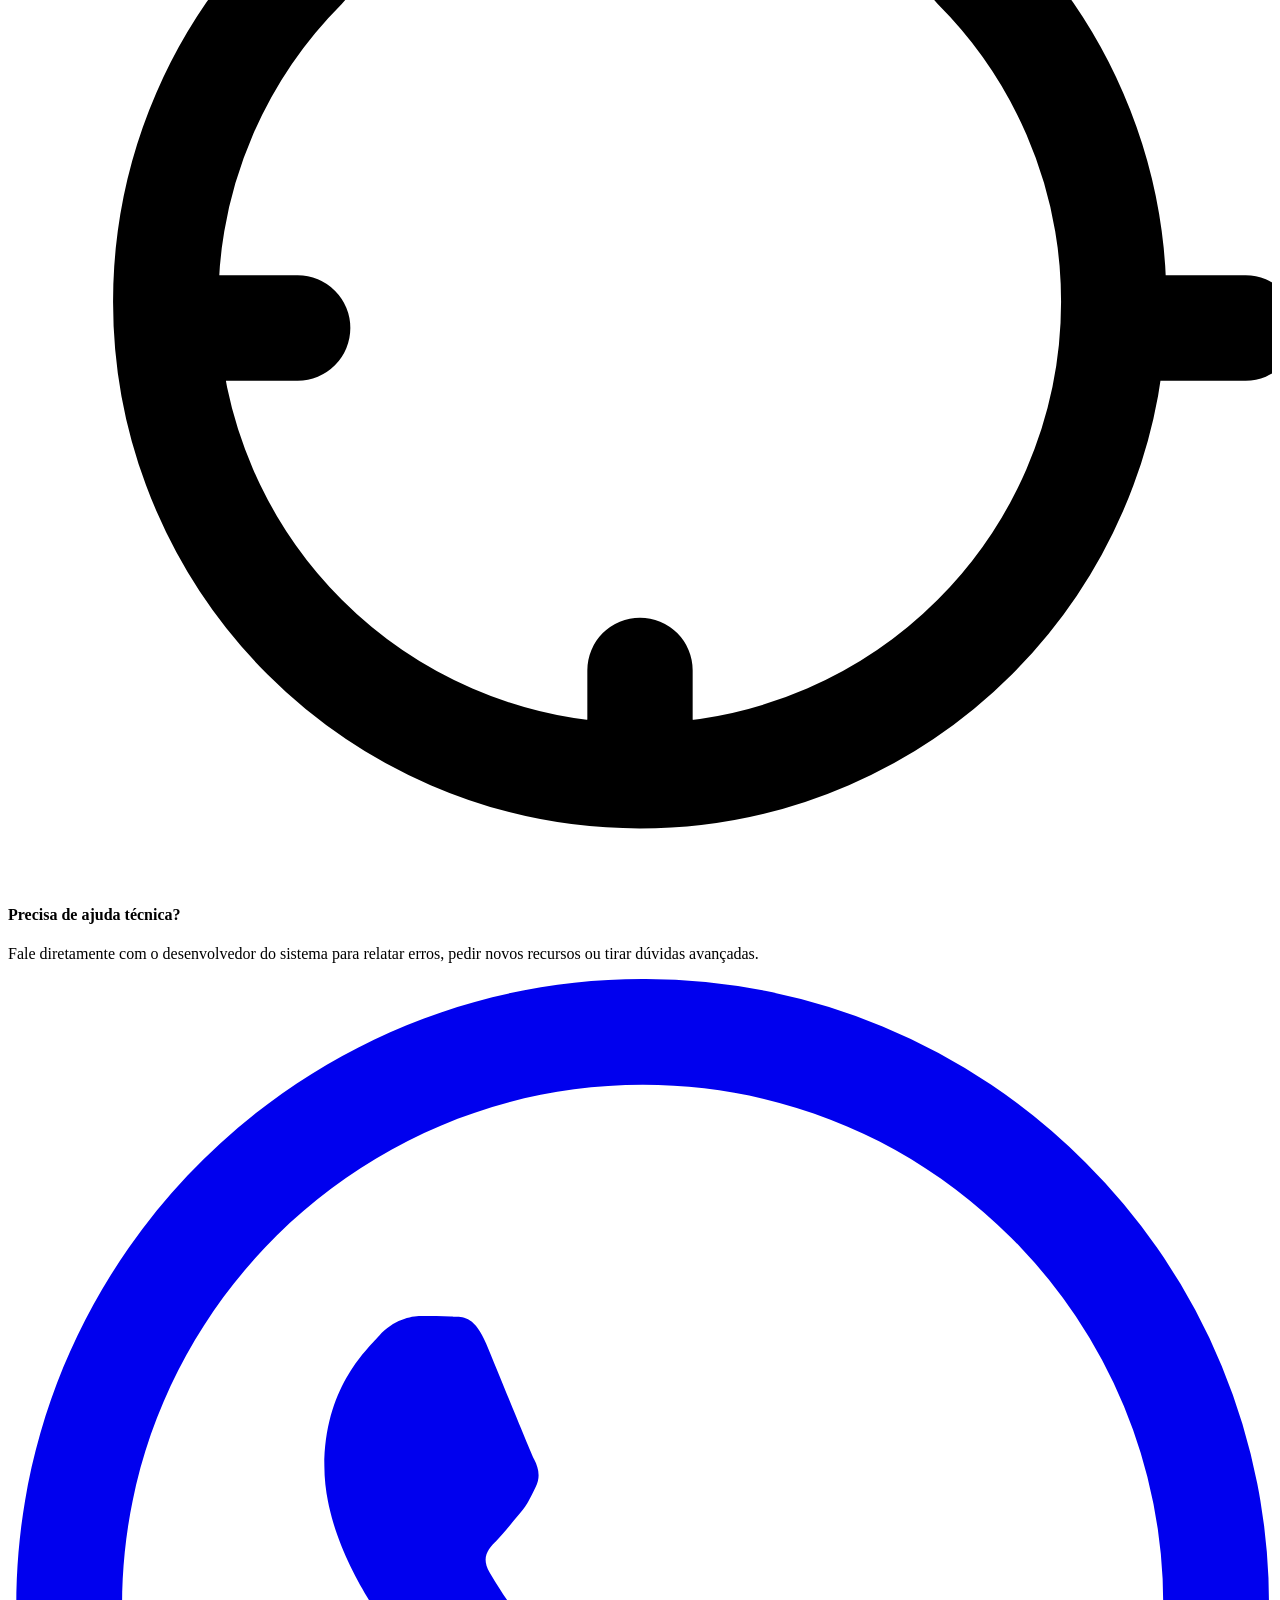
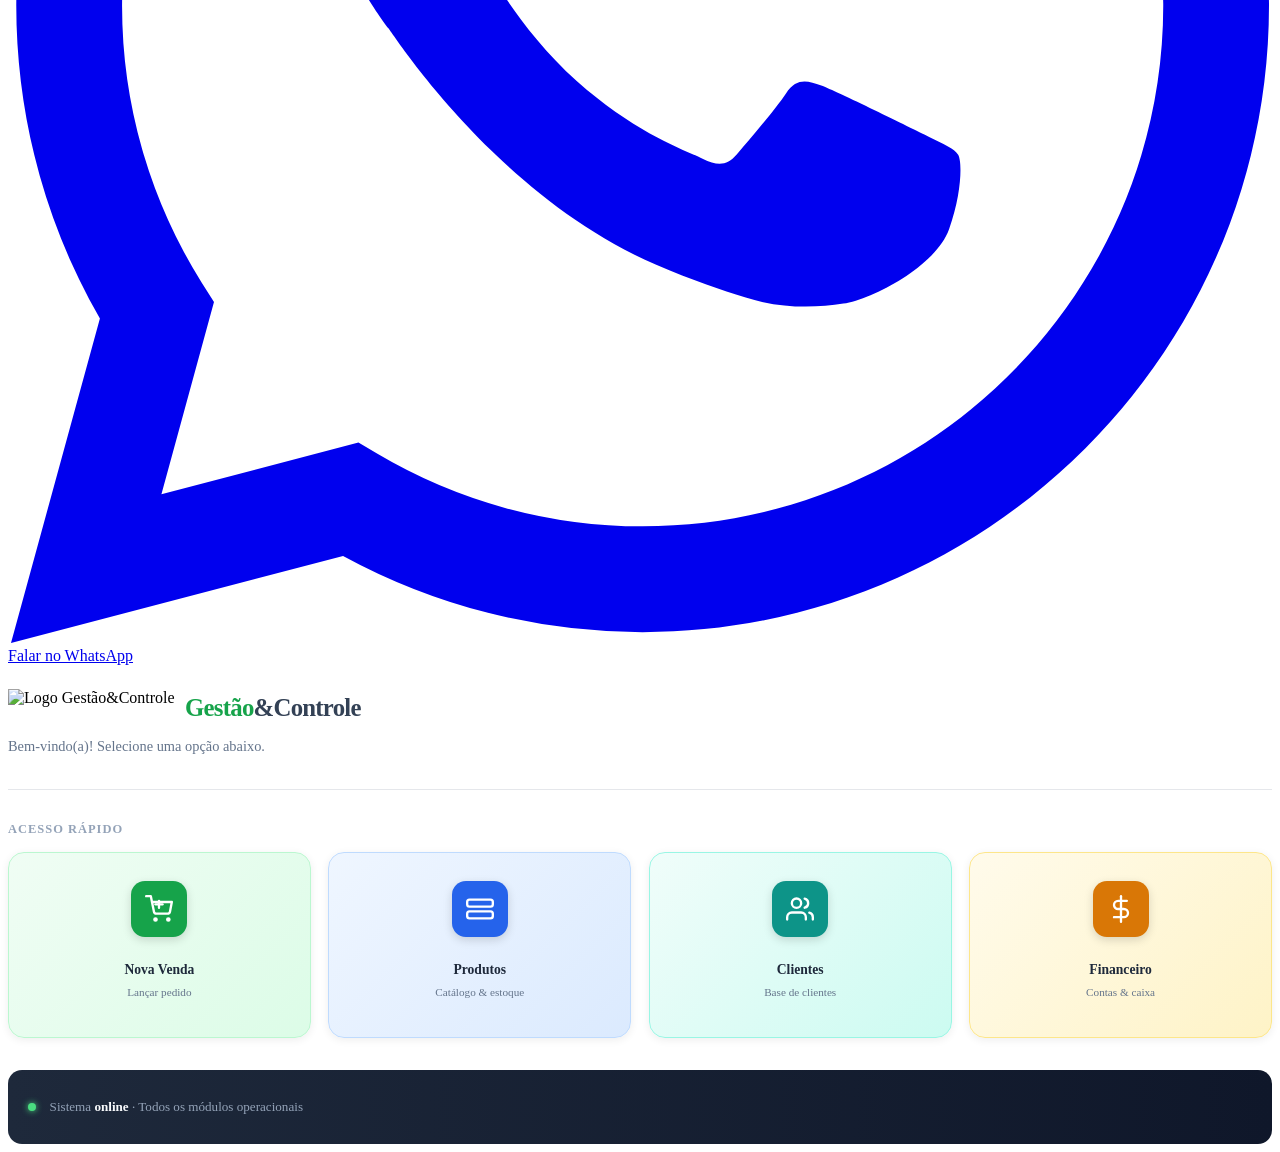
==== commit 05998d2c: "fix: swap de overlays sem gap + cache v107 para forcar refresh do SW" ====
--- a/index.html
+++ b/index.html
@@ -3,82 +3,358 @@
 
 <head>
     <meta charset="UTF-8">
-    <title>Gestão&Controle - Dashboard</title>
+    <title>Gestão&Controle - Início</title>
     <meta name="viewport" content="width=device-width, initial-scale=1.0">
-    <link href="https://fonts.googleapis.com/css2?family=Poppins:wght@300;400;500;600&display=swap" rel="stylesheet">
+    <link href="https://fonts.googleapis.com/css2?family=Poppins:wght@300;400;500;600;700&display=swap"
+        rel="stylesheet">
     <script src="https://cdn.tailwindcss.com"></script>
-    <script src="https://cdn.jsdelivr.net/npm/chart.js"></script>
     <link rel="stylesheet" href="css/style.css">
-    <link rel="manifest" href="manifest_v100.json">
-    <meta name="apple-mobile-web-app-title" content="Gest�o&Controle">
+    <link rel="manifest" href="manifest_v107.json">
+    <meta name="apple-mobile-web-app-title" content="Gestão&Controle">
     <meta name="theme-color" content="#16a34a">
     <meta name="apple-mobile-web-app-capable" content="yes">
     <meta name="version" content="1.0.0">
+    <style>
+        /* ===== ANTI-FLICKER: body oculto até auth.js decidir onde ir ===== */
+        body {
+            visibility: hidden;
+        }
+
+        /* ===== HOME HUB =====*/
+        .home-hero {
+            display: flex;
+            flex-direction: column;
+            align-items: flex-start;
+            gap: 4px;
+            padding: 1.5rem 0 1.25rem;
+            border-bottom: 1px solid #e5e7eb;
+            margin-bottom: 2rem;
+        }
+
+        .home-hero-logo {
+            display: flex;
+            align-items: center;
+            gap: 0.65rem;
+            margin-bottom: 0.25rem;
+        }
+
+        .home-hero-logo img {
+            height: 38px;
+            object-fit: contain;
+        }
+
+        .home-hero-brand {
+            font-size: 1.55rem;
+            font-weight: 800;
+            color: #16a34a;
+            letter-spacing: -0.03em;
+            line-height: 1;
+        }
+
+        .home-hero-brand span {
+            color: #334155;
+            font-weight: 600;
+        }
+
+        .home-greeting {
+            font-size: 0.9rem;
+            color: #64748b;
+            font-weight: 400;
+            margin-top: 0.15rem;
+        }
+
+        .home-greeting strong {
+            color: #334155;
+            font-weight: 600;
+        }
+
+        /* ===== ACTION CARDS GRID ===== */
+        .action-grid {
+            display: grid;
+            grid-template-columns: repeat(2, 1fr);
+            gap: 1.1rem;
+            margin-bottom: 2rem;
+        }
+
+        @media (min-width: 640px) {
+            .action-grid {
+                grid-template-columns: repeat(4, 1fr);
+            }
+        }
+
+        .action-card {
+            display: flex;
+            flex-direction: column;
+            align-items: center;
+            justify-content: center;
+            gap: 0.75rem;
+            padding: 1.75rem 1rem;
+            border-radius: 1rem;
+            text-decoration: none;
+            border: 1.5px solid transparent;
+            background: #fff;
+            box-shadow: 0 2px 8px rgba(0, 0, 0, 0.07);
+            transition: transform 0.18s ease, box-shadow 0.18s ease, border-color 0.18s ease;
+            position: relative;
+            overflow: hidden;
+            cursor: pointer;
+        }
+
+        .action-card::before {
+            content: '';
+            position: absolute;
+            inset: 0;
+            border-radius: inherit;
+            opacity: 0;
+            transition: opacity 0.18s ease;
+        }
+
+        .action-card:hover {
+            transform: translateY(-4px);
+            box-shadow: 0 8px 24px rgba(0, 0, 0, 0.13);
+        }
+
+        .action-card:hover::before {
+            opacity: 1;
+        }
+
+        .action-card:active {
+            transform: translateY(-1px);
+        }
+
+        /* Color variants */
+        .action-card.card-green {
+            border-color: #bbf7d0;
+            background: linear-gradient(135deg, #f0fdf4 0%, #dcfce7 100%);
+        }
+
+        .action-card.card-green .card-icon-wrap {
+            background: #16a34a;
+        }
+
+        .action-card.card-green:hover {
+            border-color: #4ade80;
+            box-shadow: 0 8px 24px rgba(22, 163, 74, 0.2);
+        }
+
+        .action-card.card-blue {
+            border-color: #bfdbfe;
+            background: linear-gradient(135deg, #eff6ff 0%, #dbeafe 100%);
+        }
+
+        .action-card.card-blue .card-icon-wrap {
+            background: #2563eb;
+        }
+
+        .action-card.card-blue:hover {
+            border-color: #60a5fa;
+            box-shadow: 0 8px 24px rgba(37, 99, 235, 0.2);
+        }
+
+        .action-card.card-teal {
+            border-color: #99f6e4;
+            background: linear-gradient(135deg, #f0fdfa 0%, #ccfbf1 100%);
+        }
+
+        .action-card.card-teal .card-icon-wrap {
+            background: #0d9488;
+        }
+
+        .action-card.card-teal:hover {
+            border-color: #2dd4bf;
+            box-shadow: 0 8px 24px rgba(13, 148, 136, 0.2);
+        }
+
+        .action-card.card-amber {
+            border-color: #fde68a;
+            background: linear-gradient(135deg, #fffbeb 0%, #fef3c7 100%);
+        }
+
+        .action-card.card-amber .card-icon-wrap {
+            background: #d97706;
+        }
+
+        .action-card.card-amber:hover {
+            border-color: #fbbf24;
+            box-shadow: 0 8px 24px rgba(217, 119, 6, 0.2);
+        }
+
+        .card-icon-wrap {
+            width: 56px;
+            height: 56px;
+            border-radius: 14px;
+            display: flex;
+            align-items: center;
+            justify-content: center;
+            box-shadow: 0 3px 10px rgba(0, 0, 0, 0.15);
+        }
+
+        .card-icon-wrap svg {
+            width: 28px;
+            height: 28px;
+            stroke: #fff;
+            fill: none;
+            stroke-width: 2;
+            stroke-linecap: round;
+            stroke-linejoin: round;
+        }
+
+        .card-label {
+            font-size: 0.85rem;
+            font-weight: 700;
+            color: #1e293b;
+            text-align: center;
+            line-height: 1.2;
+        }
+
+        .card-sublabel {
+            font-size: 0.7rem;
+            color: #64748b;
+            text-align: center;
+            margin-top: -0.4rem;
+        }
+
+        /* ===== SECTION TITLE ===== */
+        .section-title {
+            font-size: 0.78rem;
+            font-weight: 700;
+            text-transform: uppercase;
+            letter-spacing: 0.08em;
+            color: #94a3b8;
+            margin-bottom: 0.9rem;
+        }
+
+        /* ===== QUICK STATUS STRIP (financeiro alerts) ===== */
+        .status-strip {
+            background: linear-gradient(90deg, #1e293b 0%, #0f172a 100%);
+            border-radius: 0.875rem;
+            padding: 1rem 1.25rem;
+            display: flex;
+            align-items: center;
+            gap: 0.85rem;
+            color: #e2e8f0;
+            font-size: 0.82rem;
+        }
+
+        .status-strip-dot {
+            width: 8px;
+            height: 8px;
+            border-radius: 50%;
+            background: #4ade80;
+            flex-shrink: 0;
+            box-shadow: 0 0 6px #4ade80;
+            animation: pulse-dot 2s ease-in-out infinite;
+        }
+
+        @keyframes pulse-dot {
+
+            0%,
+            100% {
+                opacity: 1;
+            }
+
+            50% {
+                opacity: 0.4;
+            }
+        }
+
+        .status-strip-text {
+            color: #94a3b8;
+        }
+
+        .status-strip-text strong {
+            color: #f8fafc;
+        }
+    </style>
 </head>
 
 <body>
 
     <main class="main-content p-4 md:p-8 overflow-y-auto">
         <div class="container">
-            <div class="flex items-center gap-3 mb-6">
-                <img src="assets/logo.png" alt="Logo" class="h-8 w-auto">
-                <h1 style="margin:0; text-align:left;">Dashboard Principal</h1>
+
+            <!-- ── Hero Header ─────────────────────────────── -->
+            <div class="home-hero">
+                <div class="home-hero-logo">
+                    <img src="assets/logo.png" alt="Logo Gestão&Controle">
+                    <div>
+                        <span class="home-hero-brand">Gestão<span>&amp;Controle</span></span>
+                    </div>
+                </div>
+                <p class="home-greeting" id="greetingMsg">Bem-vindo(a)! Selecione uma opção abaixo.</p>
             </div>
 
-            <h2 id="greetingMsg" class="text-left text-xl font-medium text-slate-700 mb-6">Bem-vindo(a)!</h2>
-
-            <div id="loading" class="text-center text-gray-500 mb-6">Carregando dados...</div>
-
-            <div id="dashboard-content" class="hidden">
-                <div class="grid grid-cols-1 md:grid-cols-3 gap-6 mb-8">
-                    <div class="bg-blue-50 border border-blue-100 p-6 rounded-xl shadow-sm text-center">
-                        <h4 class="text-sm text-blue-800 font-semibold mb-2">Venda Total</h4>
-                        <p id="totalVendas" class="text-3xl font-bold text-blue-900">R$ 0,00</p>
-                    </div>
-                    <div class="bg-purple-50 border border-purple-100 p-6 rounded-xl shadow-sm text-center">
-                        <h4 class="text-sm text-purple-800 font-semibold mb-2">Total de Transações</h4>
-                        <p id="totalTransacoes" class="text-3xl font-bold text-purple-900">0</p>
-                    </div>
-                    <div class="bg-yellow-50 border border-yellow-100 p-6 rounded-xl shadow-sm text-center">
-                        <h4 class="text-sm text-yellow-800 font-semibold mb-2">Ticket Médio</h4>
-                        <p id="ticketMedio" class="text-3xl font-bold text-yellow-900">R$ 0,00</p>
-                    </div>
-                </div>
-
-                <div class="bg-white p-6 rounded-xl border border-gray-100 shadow-md mb-8">
-                    <h3 class="text-slate-800 font-bold text-lg mb-4 flex items-center border-l-4 border-blue-600 pl-3">
-                        Acesso Rápido</h3>
-                    <div class="grid grid-cols-2 md:grid-cols-4 gap-4">
-                        <a href="Vendas.html"
-                            class="flex flex-col items-center justify-center p-4 bg-slate-50 border border-slate-200 rounded-lg hover:bg-blue-50 hover:border-blue-200 transition-colors">
-                            <span class="text-2xl mb-2">🛒</span>
-                            <span class="text-sm font-semibold text-slate-700 text-center">Lançar Venda</span>
-                        </a>
-                        <a href="Produtos.html"
-                            class="flex flex-col items-center justify-center p-4 bg-slate-50 border border-slate-200 rounded-lg hover:bg-blue-50 hover:border-blue-200 transition-colors">
-                            <span class="text-2xl mb-2">📦</span>
-                            <span class="text-sm font-semibold text-slate-700 text-center">Produtos</span>
-                        </a>
-                        <a href="Clientes.html"
-                            class="flex flex-col items-center justify-center p-4 bg-slate-50 border border-slate-200 rounded-lg hover:bg-blue-50 hover:border-blue-200 transition-colors">
-                            <span class="text-2xl mb-2">👥</span>
-                            <span class="text-sm font-semibold text-slate-700 text-center">Clientes</span>
-                        </a>
-                        <a href="Financeiro.html"
-                            class="flex flex-col items-center justify-center p-4 bg-slate-50 border border-slate-200 rounded-lg hover:bg-blue-50 hover:border-blue-200 transition-colors"
-                            data-admin-only>
-                            <span class="text-2xl mb-2">💰</span>
-                            <span class="text-sm font-semibold text-slate-700 text-center">Financeiro</span>
-                        </a>
-                    </div>
-                </div>
-
-                <!-- Gráfico de Vendas por Mês Movido para Cima no Script de Dashboard mas a estrutura original não tinha o canvas nativo. Ele foi injetado depois. Preparando container -->
-                <div id="graficoContainer" class="bg-white p-6 rounded-xl border border-gray-100 shadow-md mb-6">
-                    <h3 class="text-slate-800 font-bold text-lg mb-4 flex items-center border-l-4 border-blue-600 pl-3">
-                        Desempenho Mensal</h3>
-                    <!-- Canvas vai ser anexado aqui pelo dashboard.js -->
-                </div>
+            <!-- ── Acesso Rápido ───────────────────────────── -->
+            <p class="section-title">Acesso Rápido</p>
+            <div class="action-grid">
+
+                <!-- Nova Venda -->
+                <a href="Vendas.html" id="card-nova-venda" class="action-card card-green">
+                    <div class="card-icon-wrap">
+                        <svg viewBox="0 0 24 24">
+                            <circle cx="9" cy="21" r="1"></circle>
+                            <circle cx="20" cy="21" r="1"></circle>
+                            <path d="M1 1h4l2.68 13.39a2 2 0 0 0 2 1.61h9.72a2 2 0 0 0 2-1.61L23 6H6"></path>
+                            <line x1="12" y1="5" x2="12" y2="11"></line>
+                            <line x1="9" y1="8" x2="15" y2="8"></line>
+                        </svg>
+                    </div>
+                    <div>
+                        <p class="card-label">Nova Venda</p>
+                        <p class="card-sublabel">Lançar pedido</p>
+                    </div>
+                </a>
+
+                <!-- Produtos -->
+                <a href="Produtos.html" id="card-produtos" class="action-card card-blue">
+                    <div class="card-icon-wrap">
+                        <svg viewBox="0 0 24 24">
+                            <rect x="1" y="4" width="22" height="6" rx="2" ry="2"></rect>
+                            <rect x="1" y="14" width="22" height="6" rx="2" ry="2"></rect>
+                        </svg>
+                    </div>
+                    <div>
+                        <p class="card-label">Produtos</p>
+                        <p class="card-sublabel">Catálogo &amp; estoque</p>
+                    </div>
+                </a>
+
+                <!-- Clientes -->
+                <a href="Clientes.html" id="card-clientes" class="action-card card-teal">
+                    <div class="card-icon-wrap">
+                        <svg viewBox="0 0 24 24">
+                            <path d="M17 21v-2a4 4 0 0 0-4-4H5a4 4 0 0 0-4 4v2"></path>
+                            <circle cx="9" cy="7" r="4"></circle>
+                            <path d="M23 21v-2a4 4 0 0 0-3-3.87"></path>
+                            <path d="M16 3.13a4 4 0 0 1 0 7.75"></path>
+                        </svg>
+                    </div>
+                    <div>
+                        <p class="card-label">Clientes</p>
+                        <p class="card-sublabel">Base de clientes</p>
+                    </div>
+                </a>
+
+                <!-- Financeiro -->
+                <a href="Financeiro.html" id="card-financeiro" class="action-card card-amber" data-admin-only>
+                    <div class="card-icon-wrap">
+                        <svg viewBox="0 0 24 24">
+                            <line x1="12" y1="1" x2="12" y2="23"></line>
+                            <path d="M17 5H9.5a3.5 3.5 0 0 0 0 7h5a3.5 3.5 0 0 1 0 7H6"></path>
+                        </svg>
+                    </div>
+                    <div>
+                        <p class="card-label">Financeiro</p>
+                        <p class="card-sublabel">Contas &amp; caixa</p>
+                    </div>
+                </a>
+
+            </div>
+
+            <!-- ── Status Bar ──────────────────────────────── -->
+            <div class="status-strip">
+                <div class="status-strip-dot"></div>
+                <p class="status-strip-text">Sistema <strong>online</strong> · Todos os módulos operacionais</p>
             </div>
 
             <div id="statusMessage"></div>
@@ -88,7 +364,7 @@
     <script src="js/config.js?v=1772539452270"></script>
     <script src="js/auth.js?v=1772539452270"></script>
     <script src="js/main.js?v=1772539452270"></script>
-    <script src="js/dashboard.js?v=1772539452270"></script>
+
 </body>
 
-</html>
+</html>
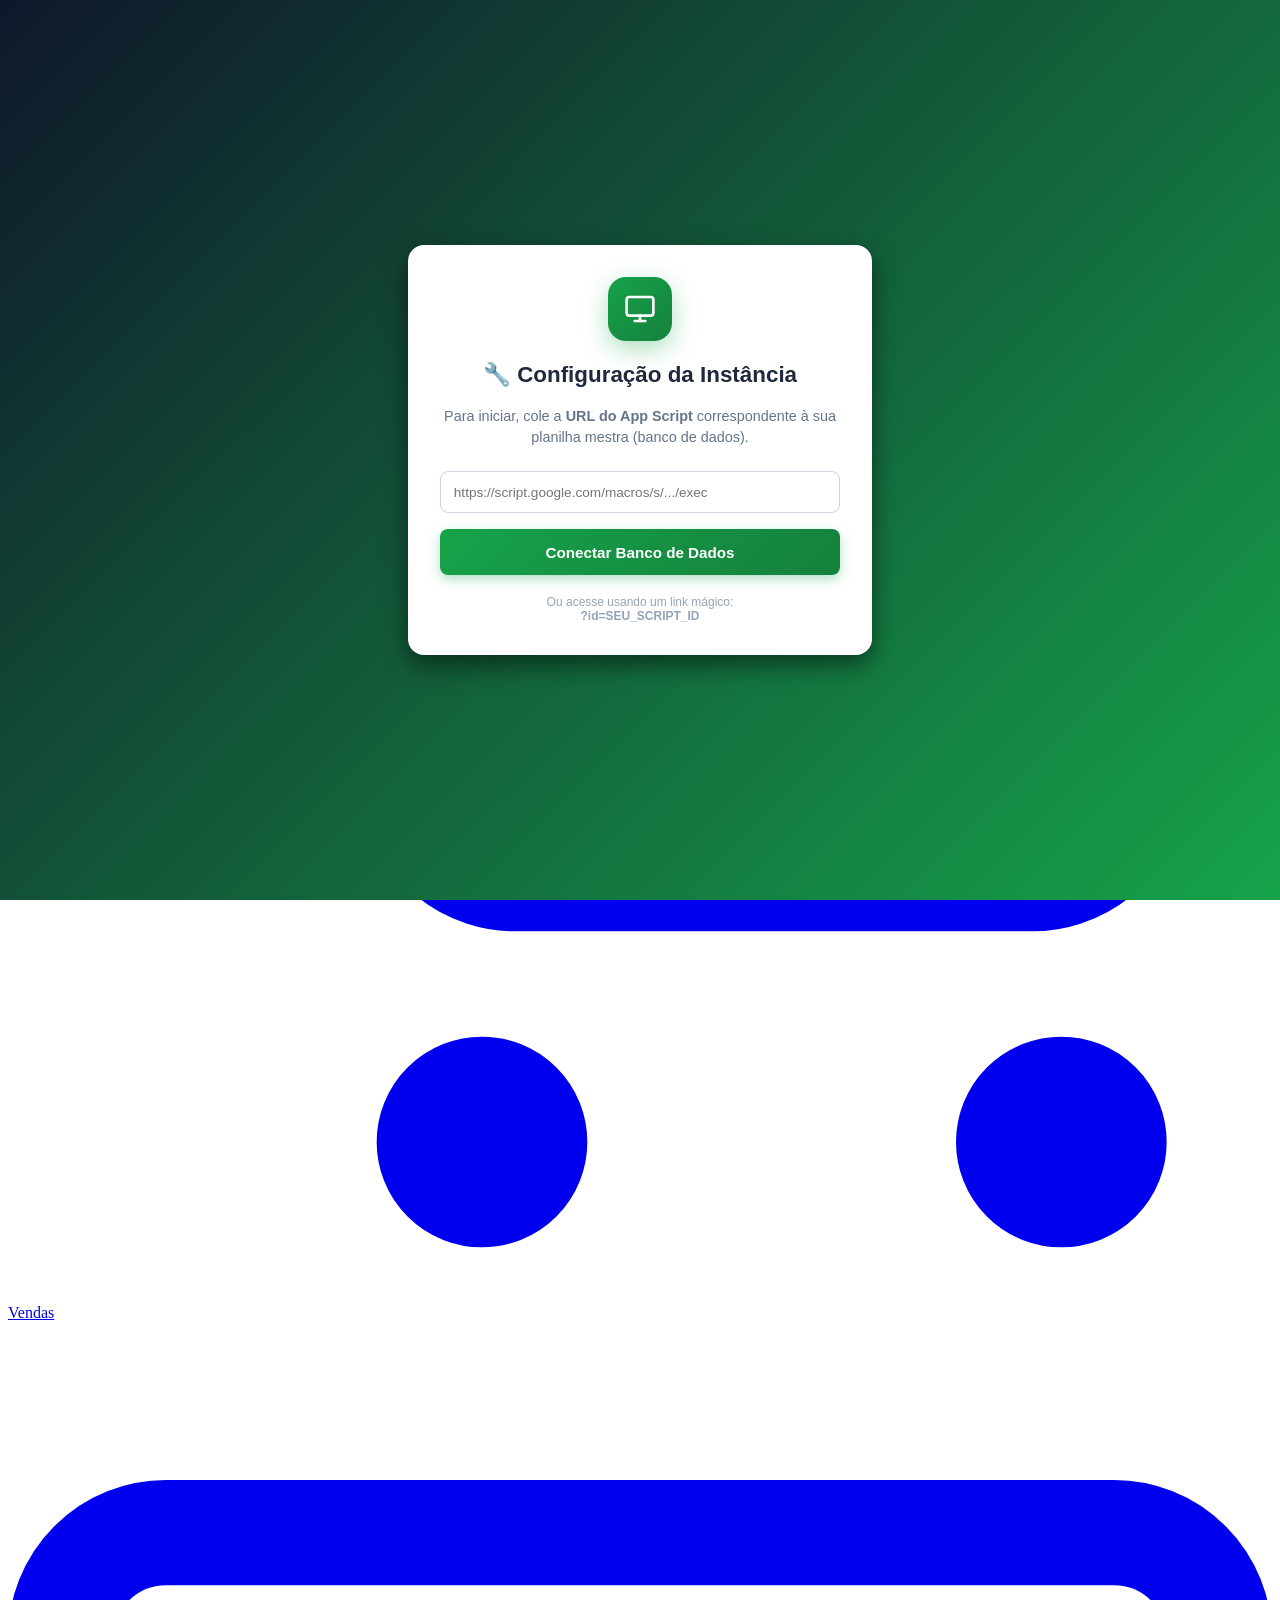
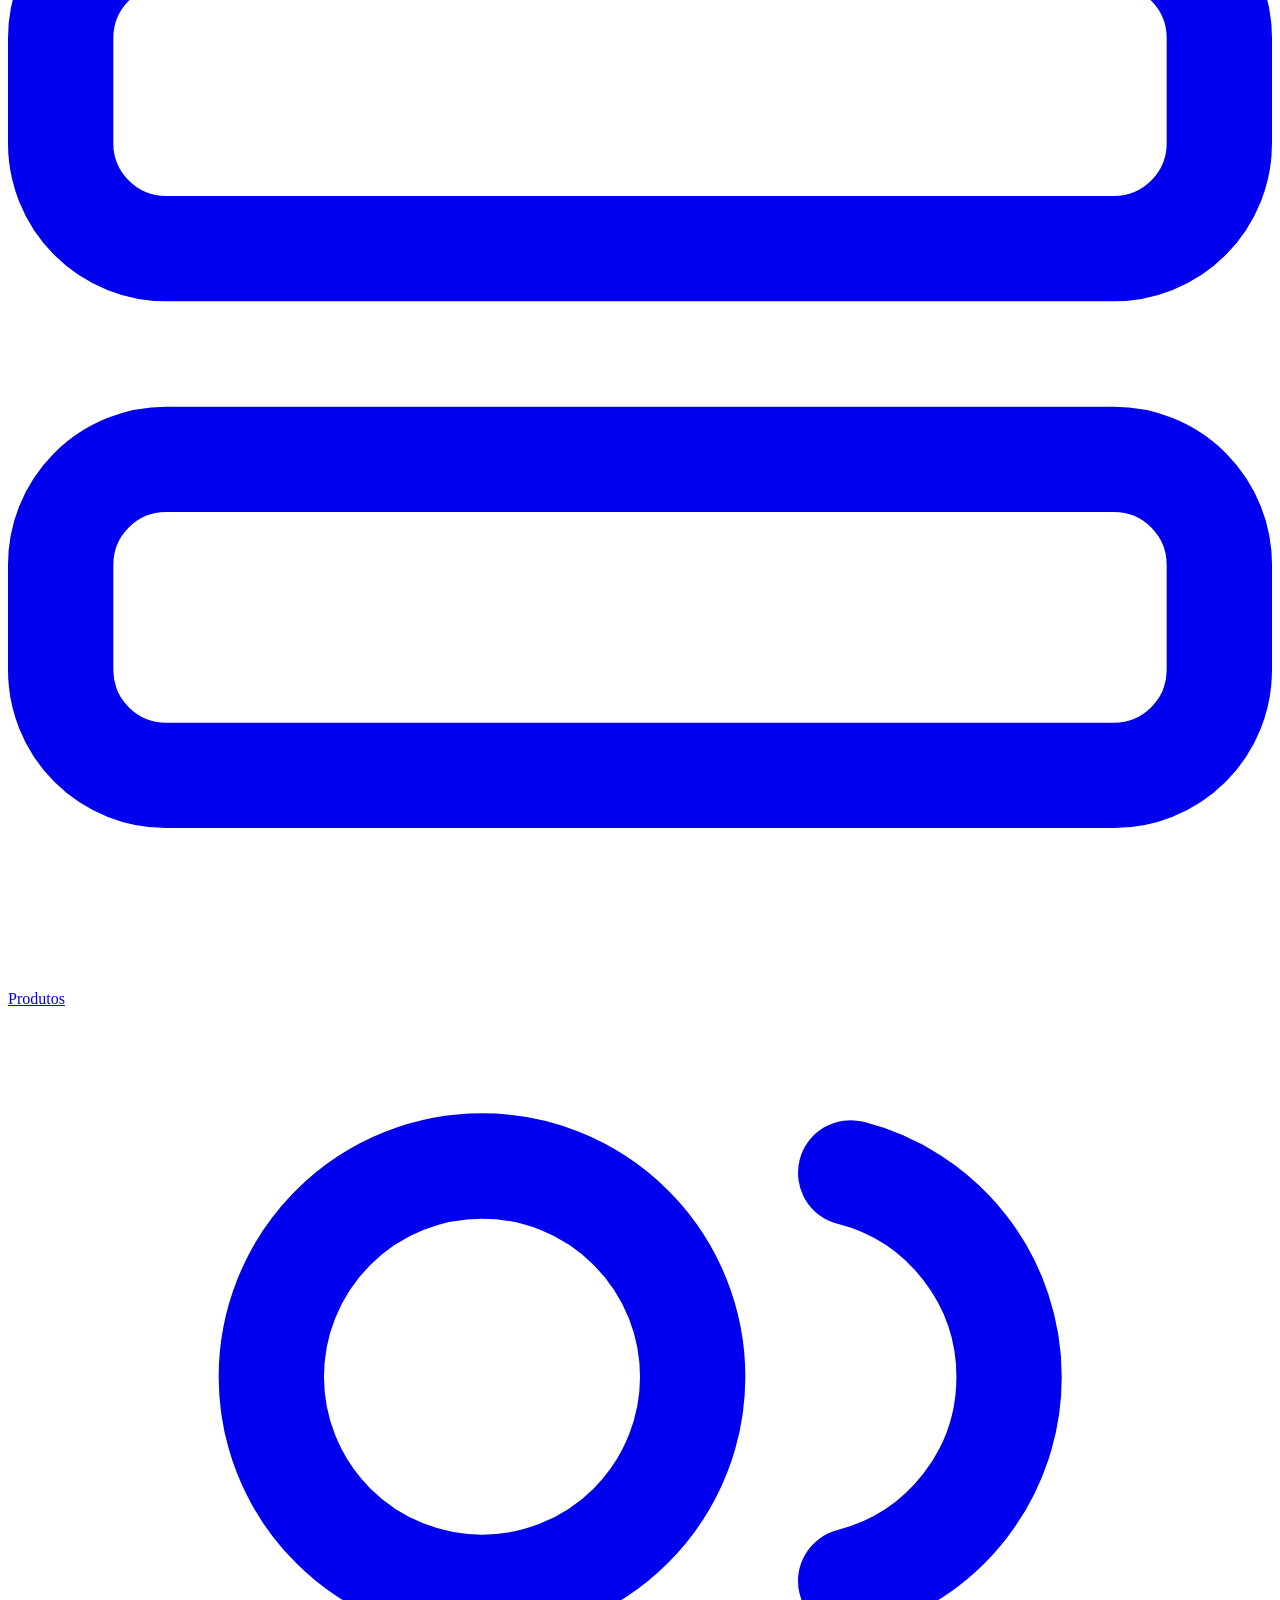
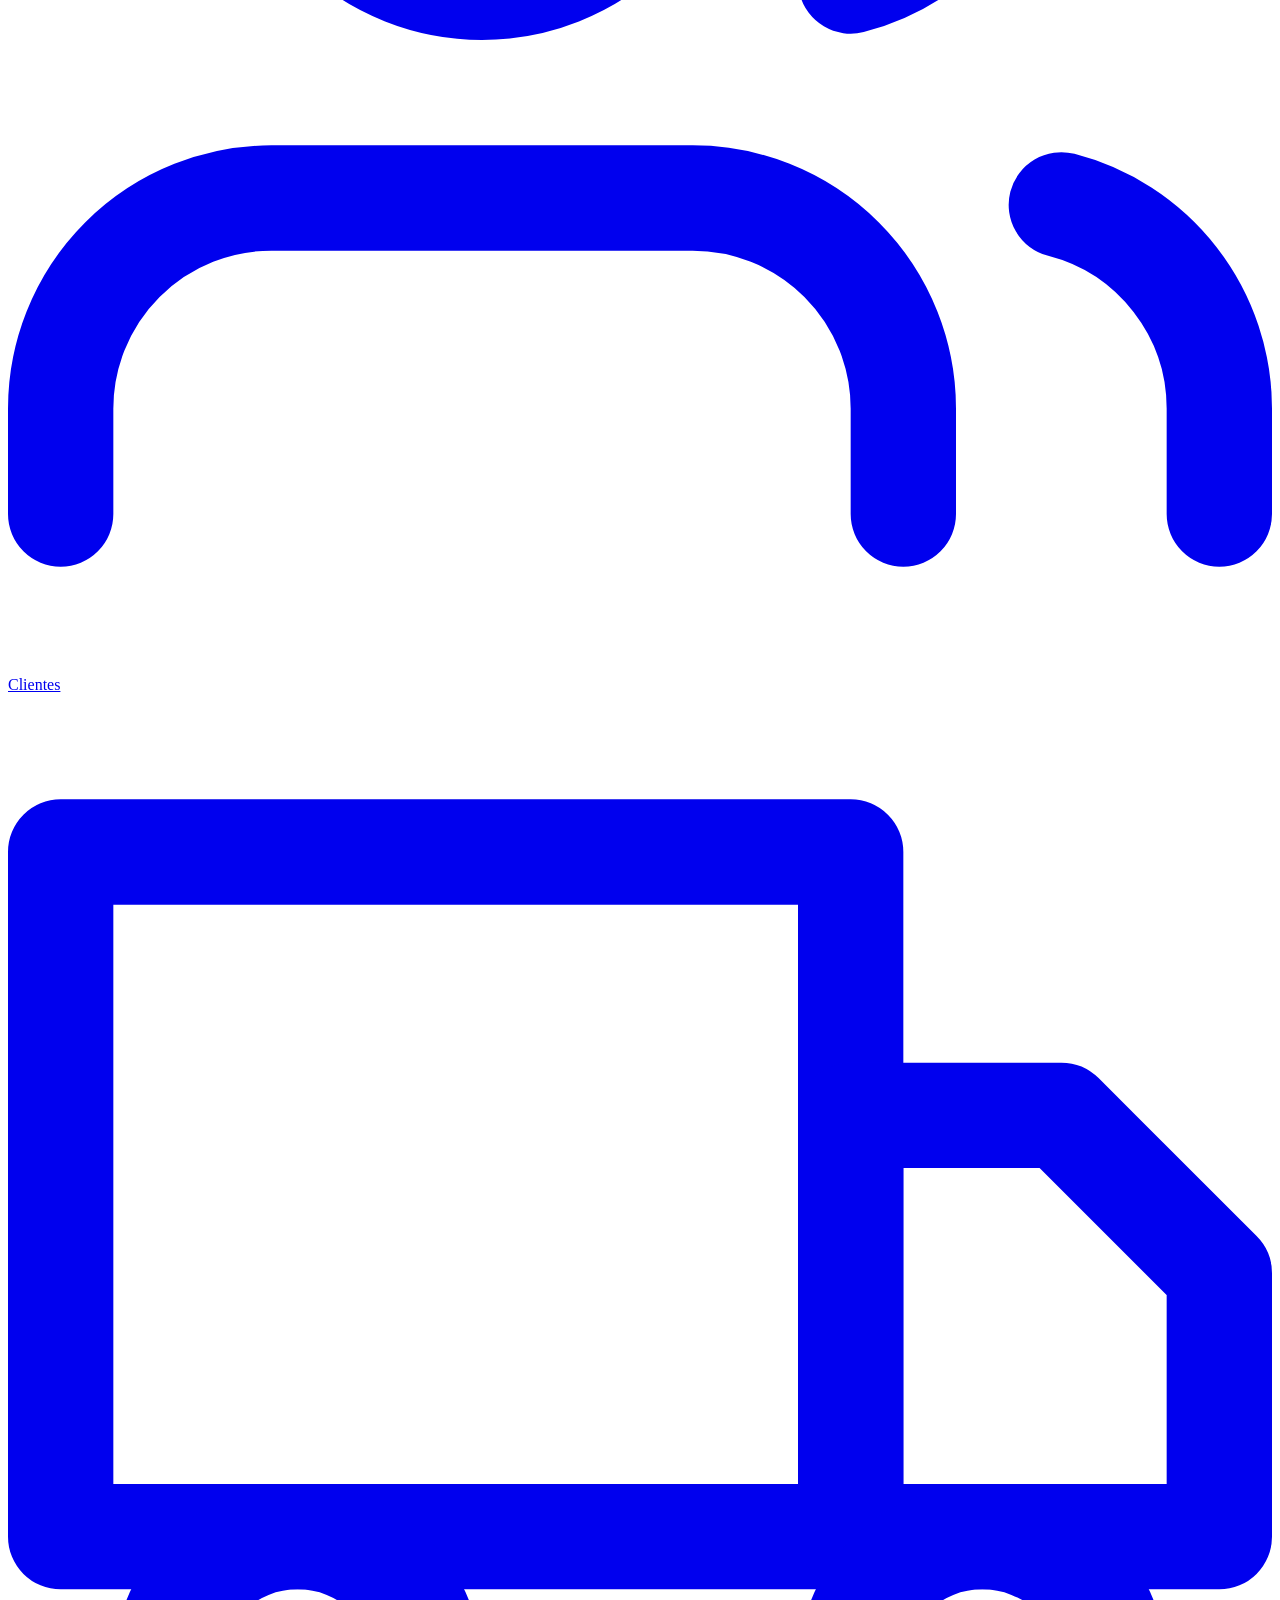
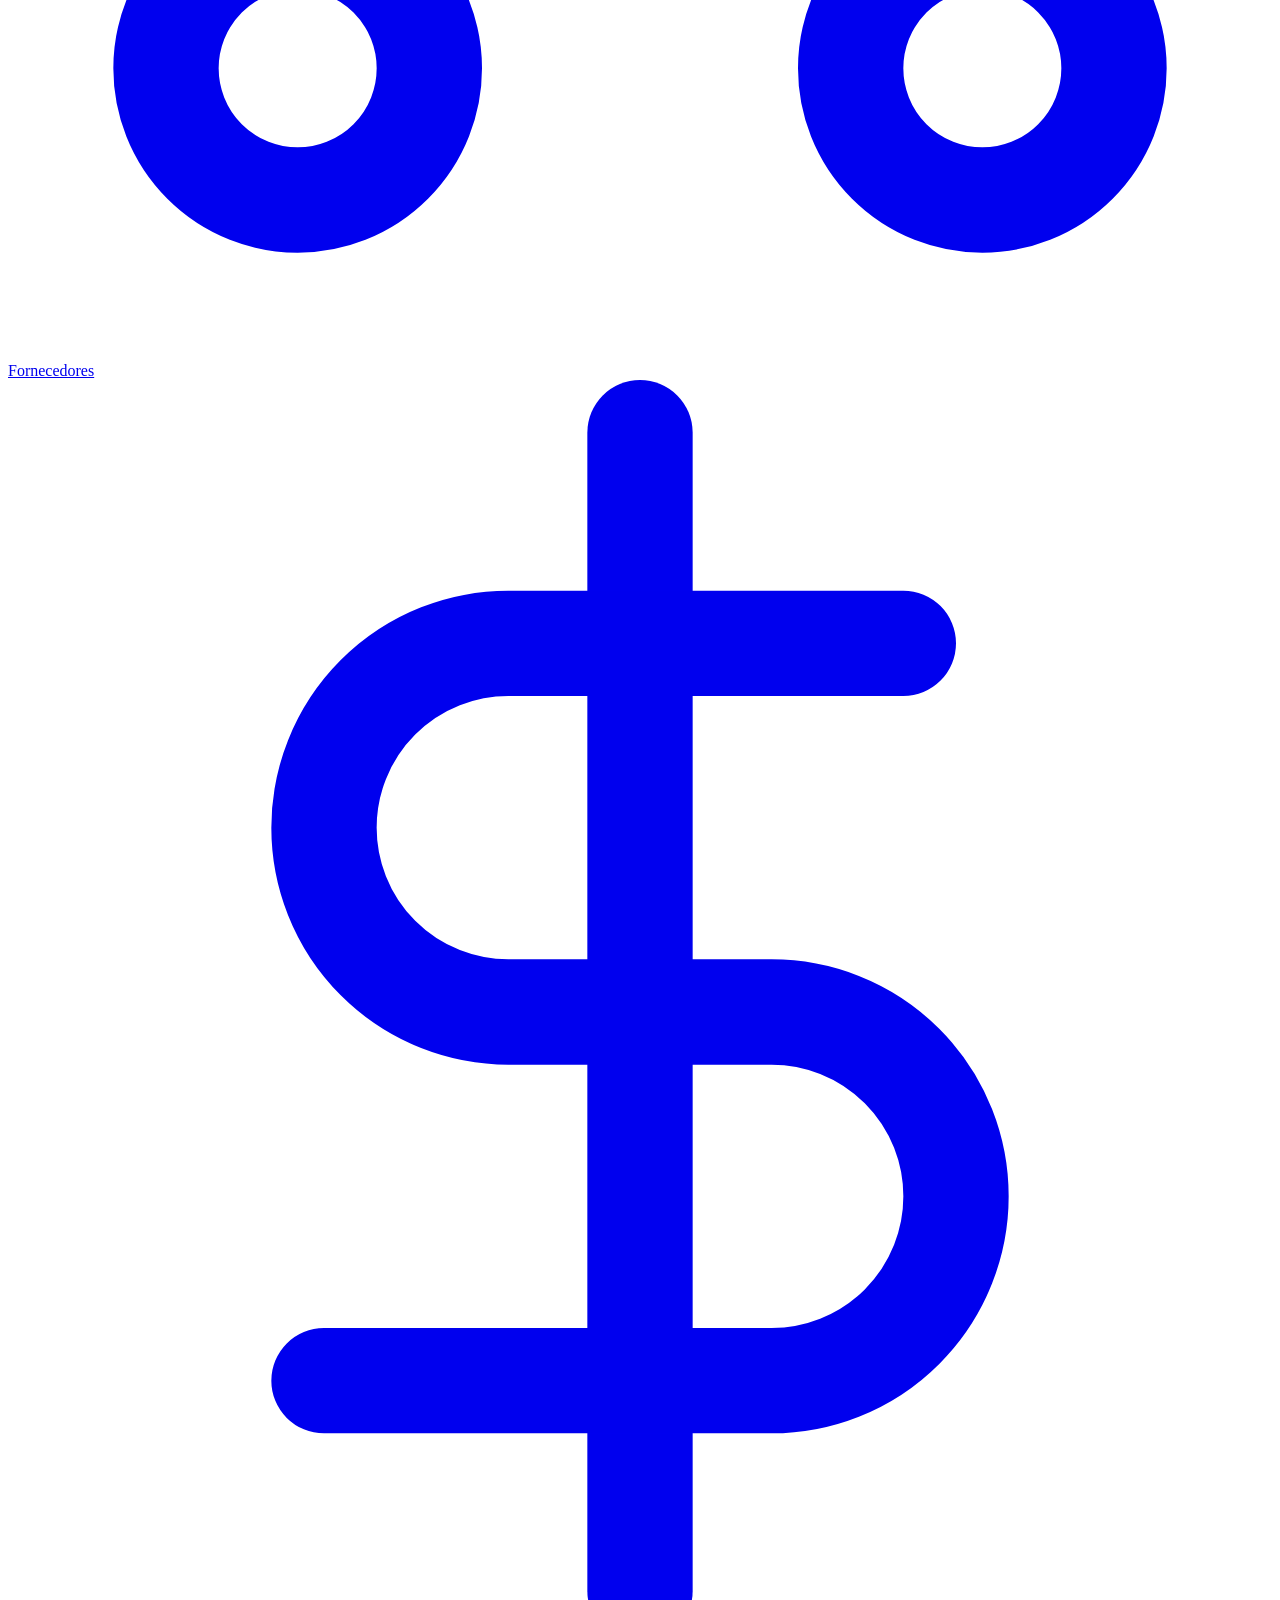
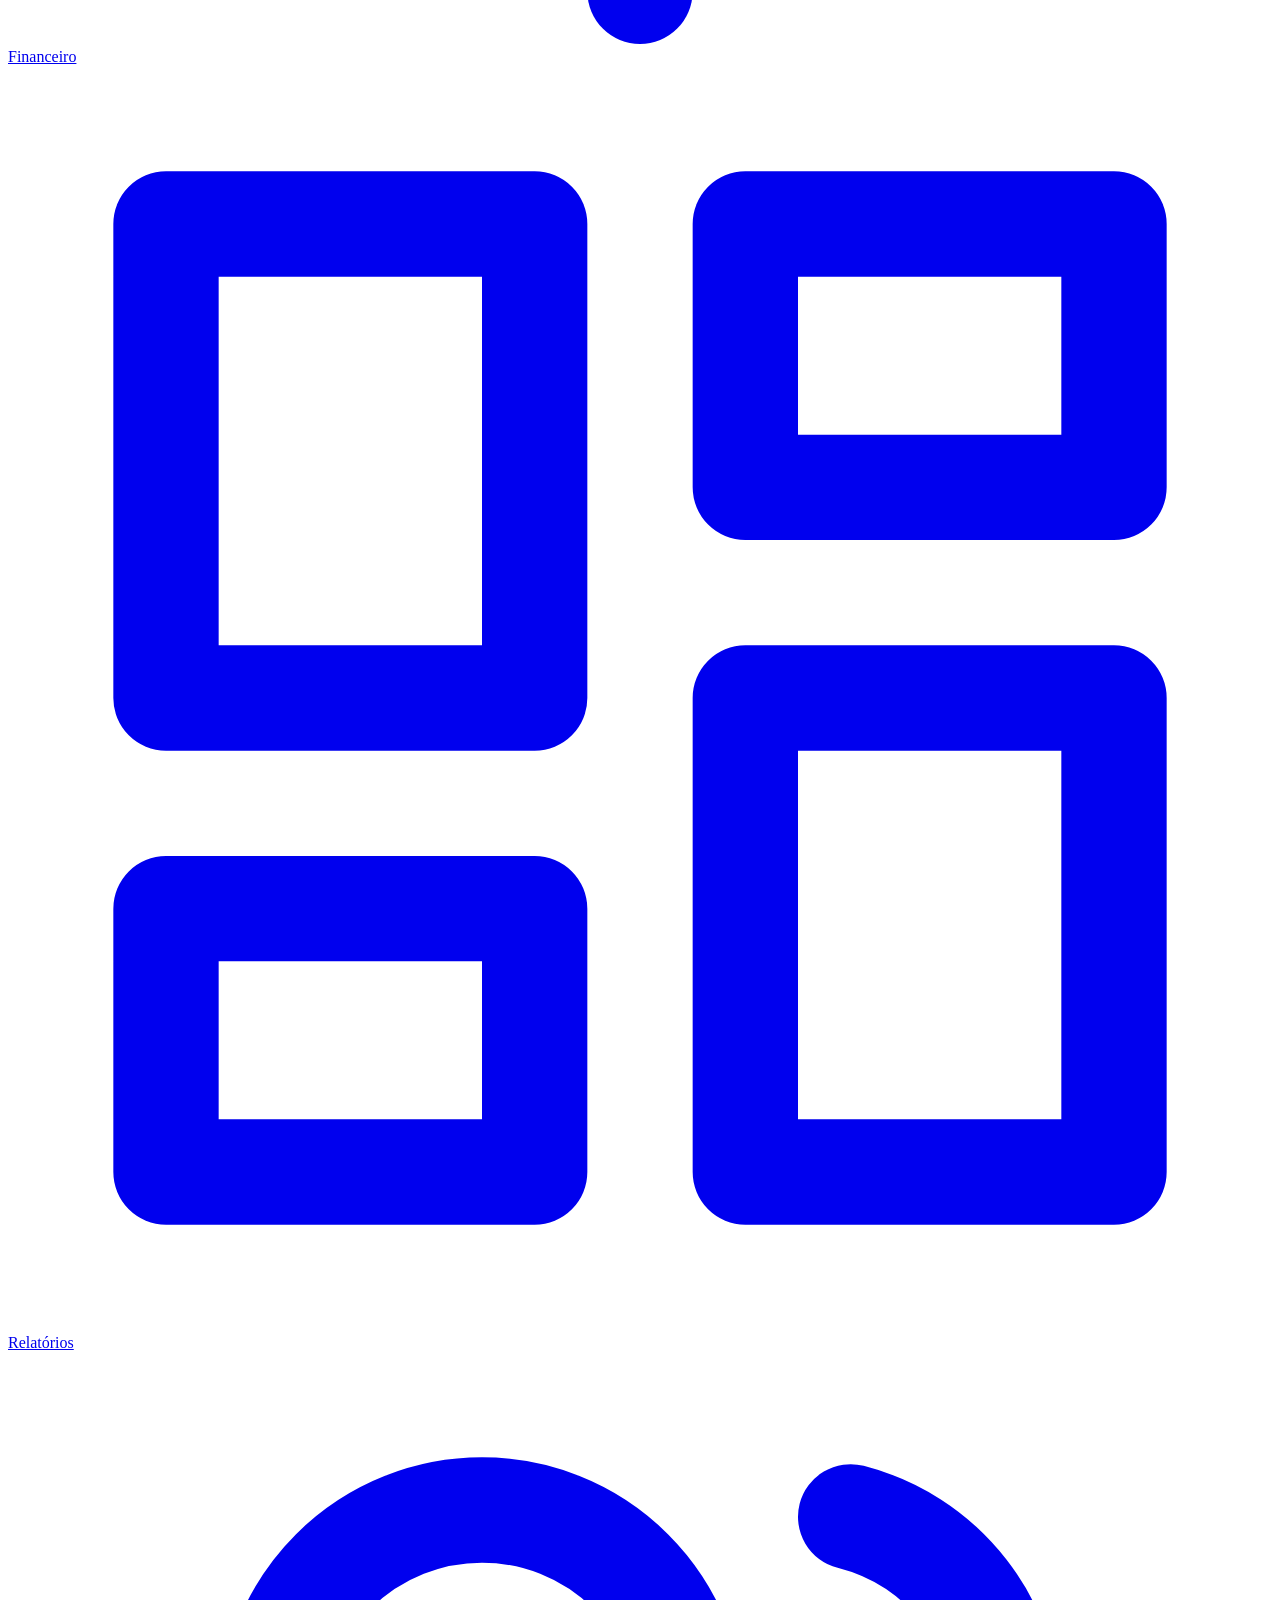
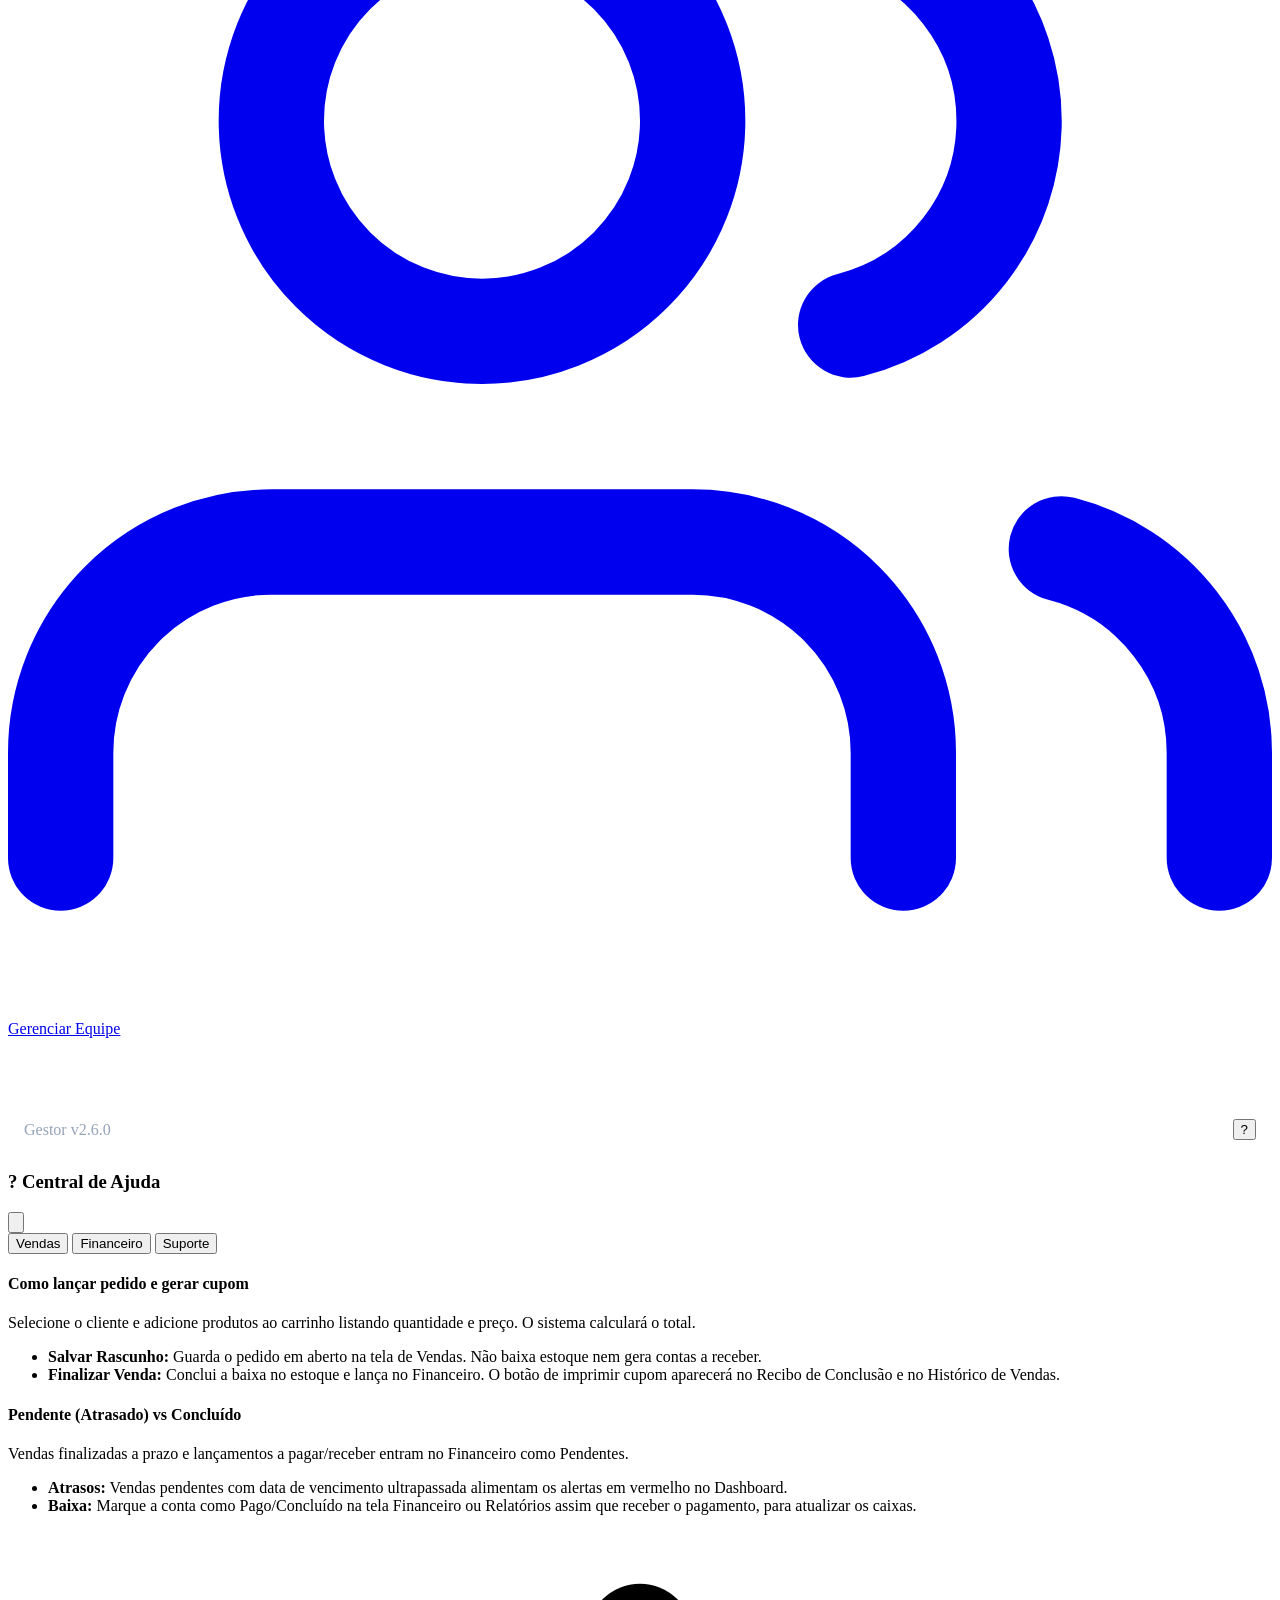
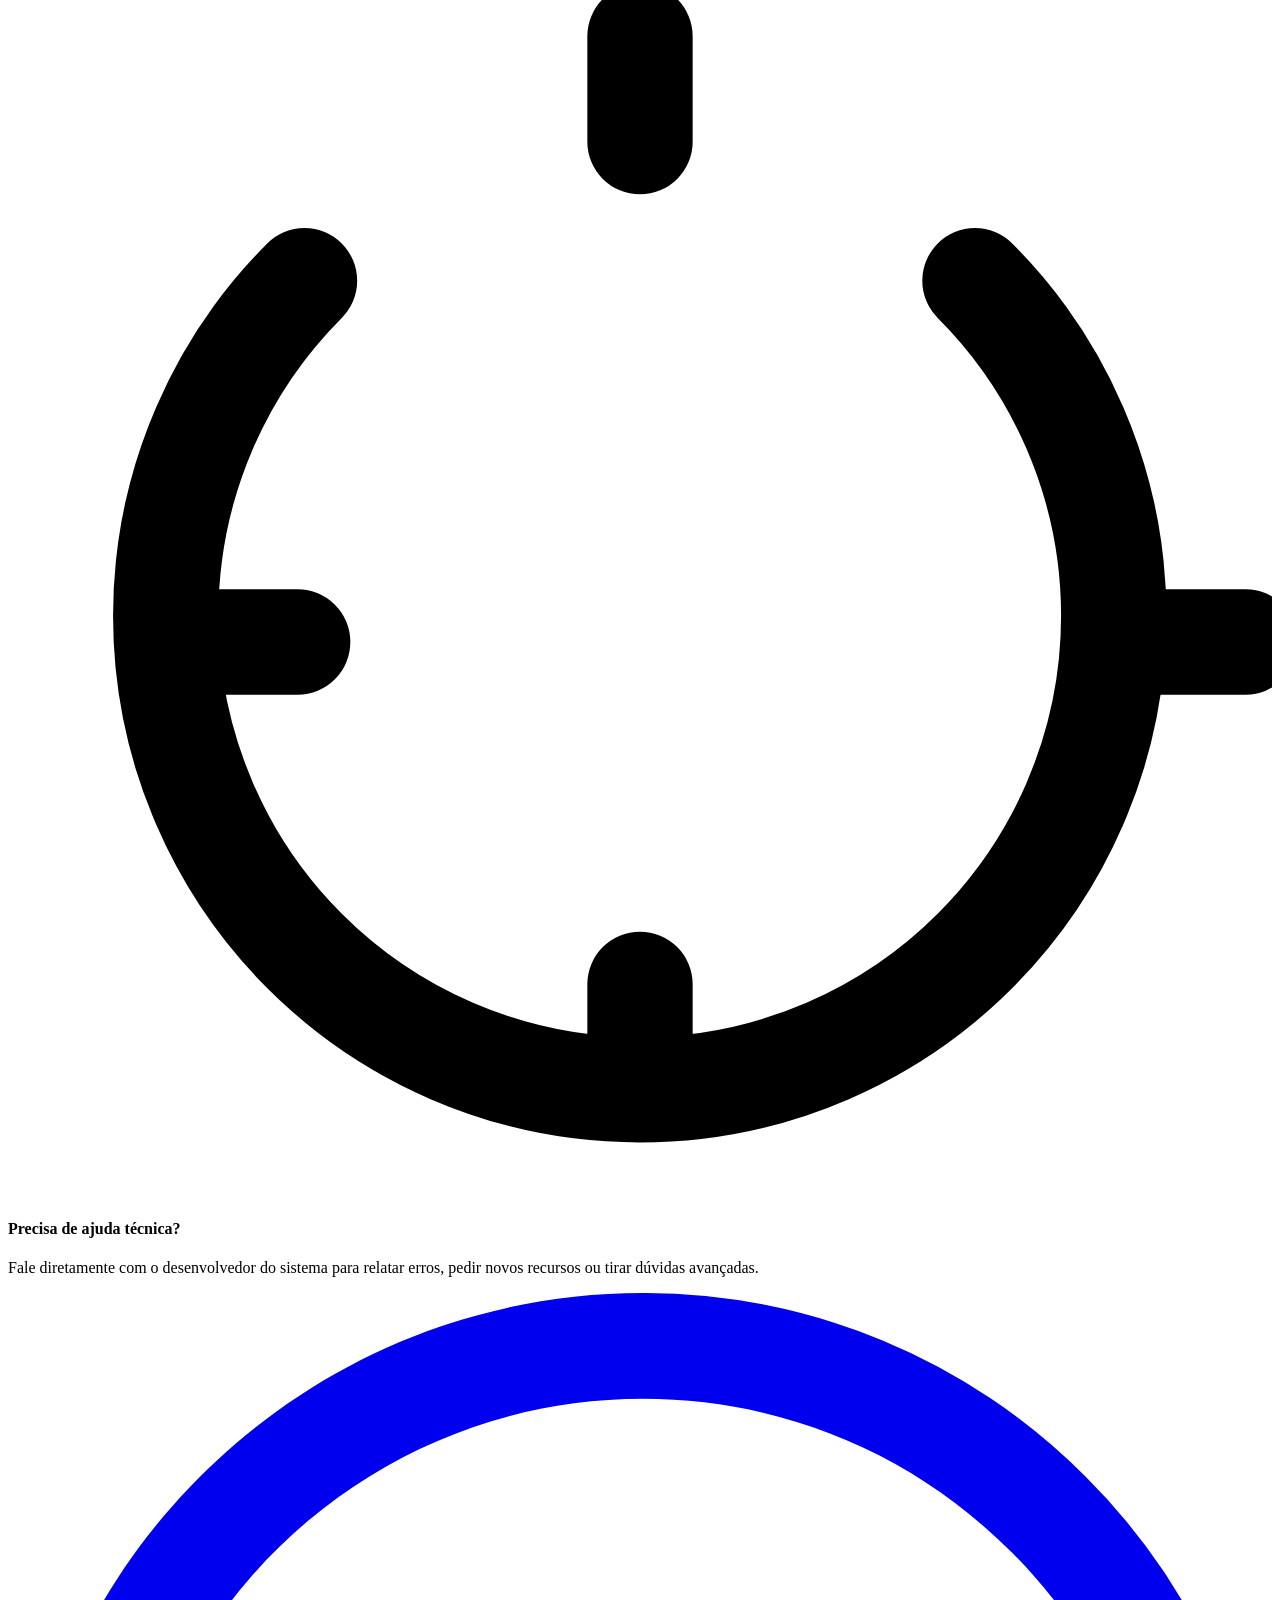
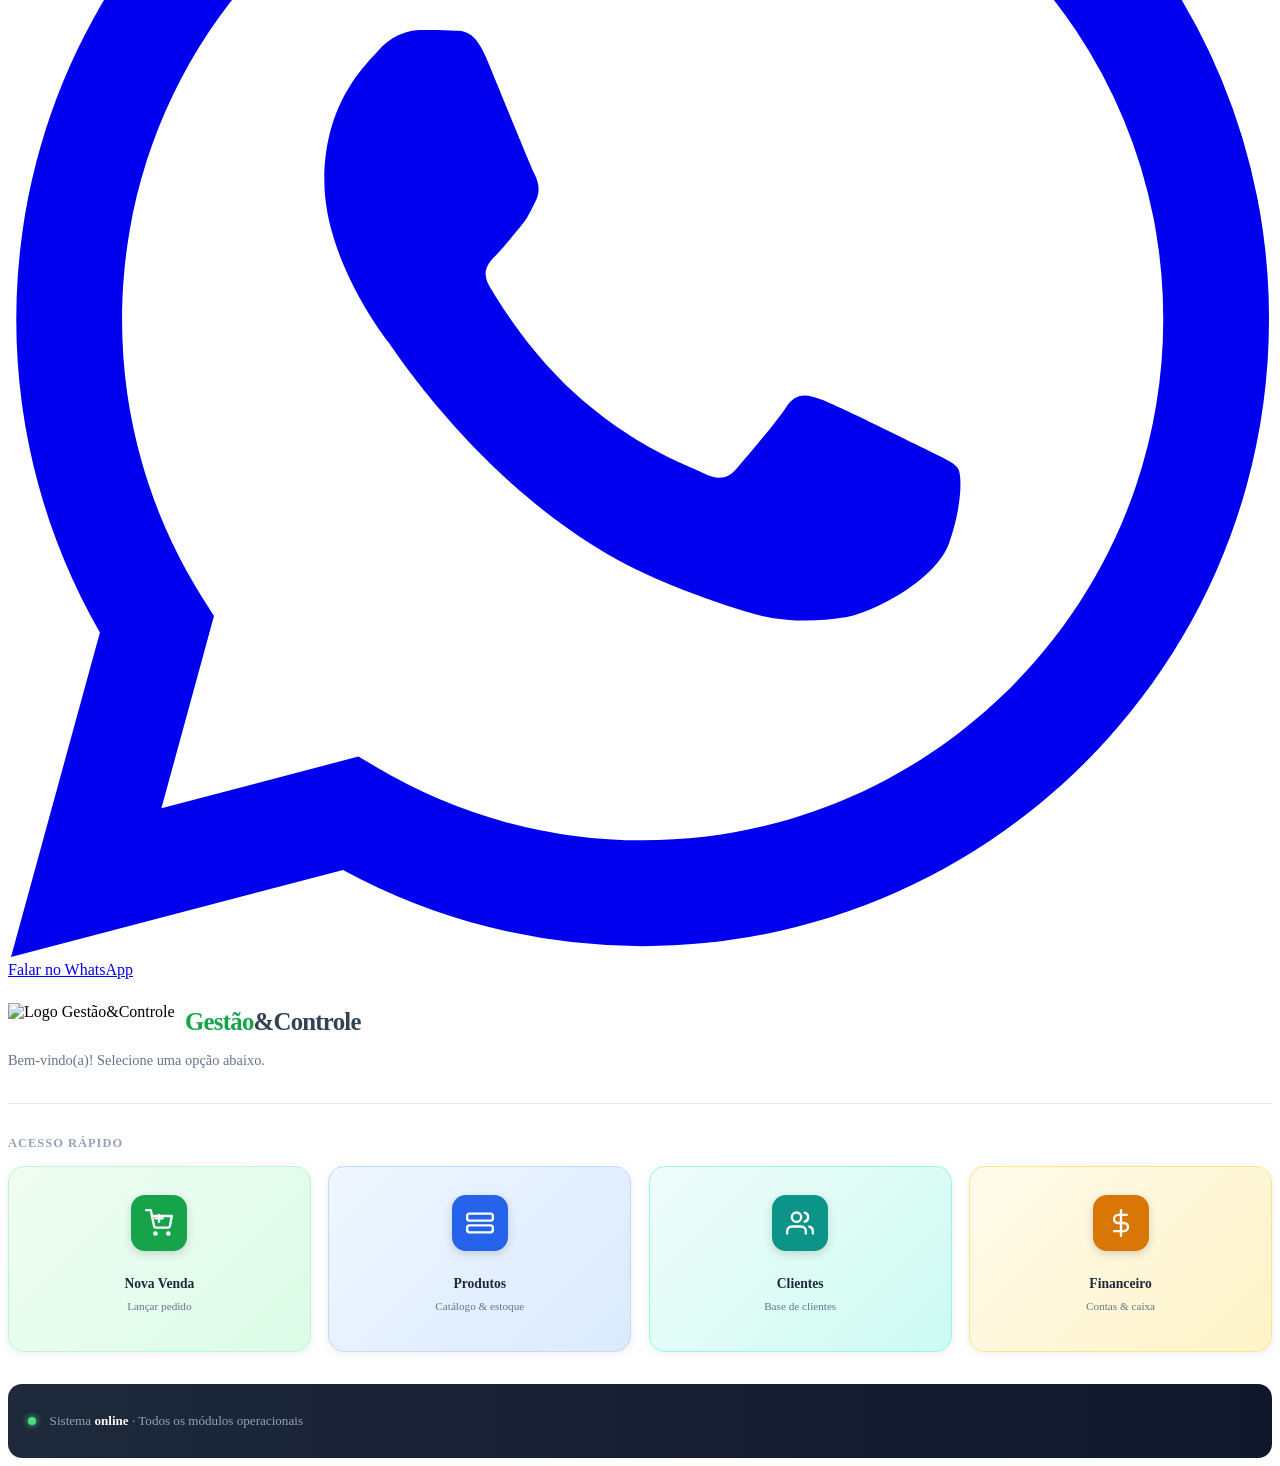
==== commit cfdc07e5: "fix: corrige validacao da flag de fallback do telefone no code.js e adiciona cache-busting novo no H" ====
--- a/index.html
+++ b/index.html
@@ -276,9 +276,9 @@
             <!-- ── Hero Header ─────────────────────────────── -->
             <div class="home-hero">
                 <div class="home-hero-logo">
-                    <img src="assets/logo.png" alt="Logo Gestão&Controle">
-                    <div>
-                        <span class="home-hero-brand">Gestão<span>&amp;Controle</span></span>
+                    <img src="assets/logo.png" alt="Logo Gestão&Controle" id="heroLogoIcon">
+                    <div>
+                        <span class="home-hero-brand" id="heroBrandText">Gestão<span>&amp;Controle</span></span>
                     </div>
                 </div>
                 <p class="home-greeting" id="greetingMsg">Bem-vindo(a)! Selecione uma opção abaixo.</p>
@@ -361,9 +361,9 @@
         </div>
     </main>
 
-    <script src="js/config.js?v=1772539452270"></script>
-    <script src="js/auth.js?v=1772539452270"></script>
-    <script src="js/main.js?v=1772539452270"></script>
+    <script src="js/config.js?v=7772539452200"></script>
+    <script src="js/auth.js?v=7772539452200"></script>
+    <script src="js/main.js?v=7772539452200"></script>
 
 </body>
 
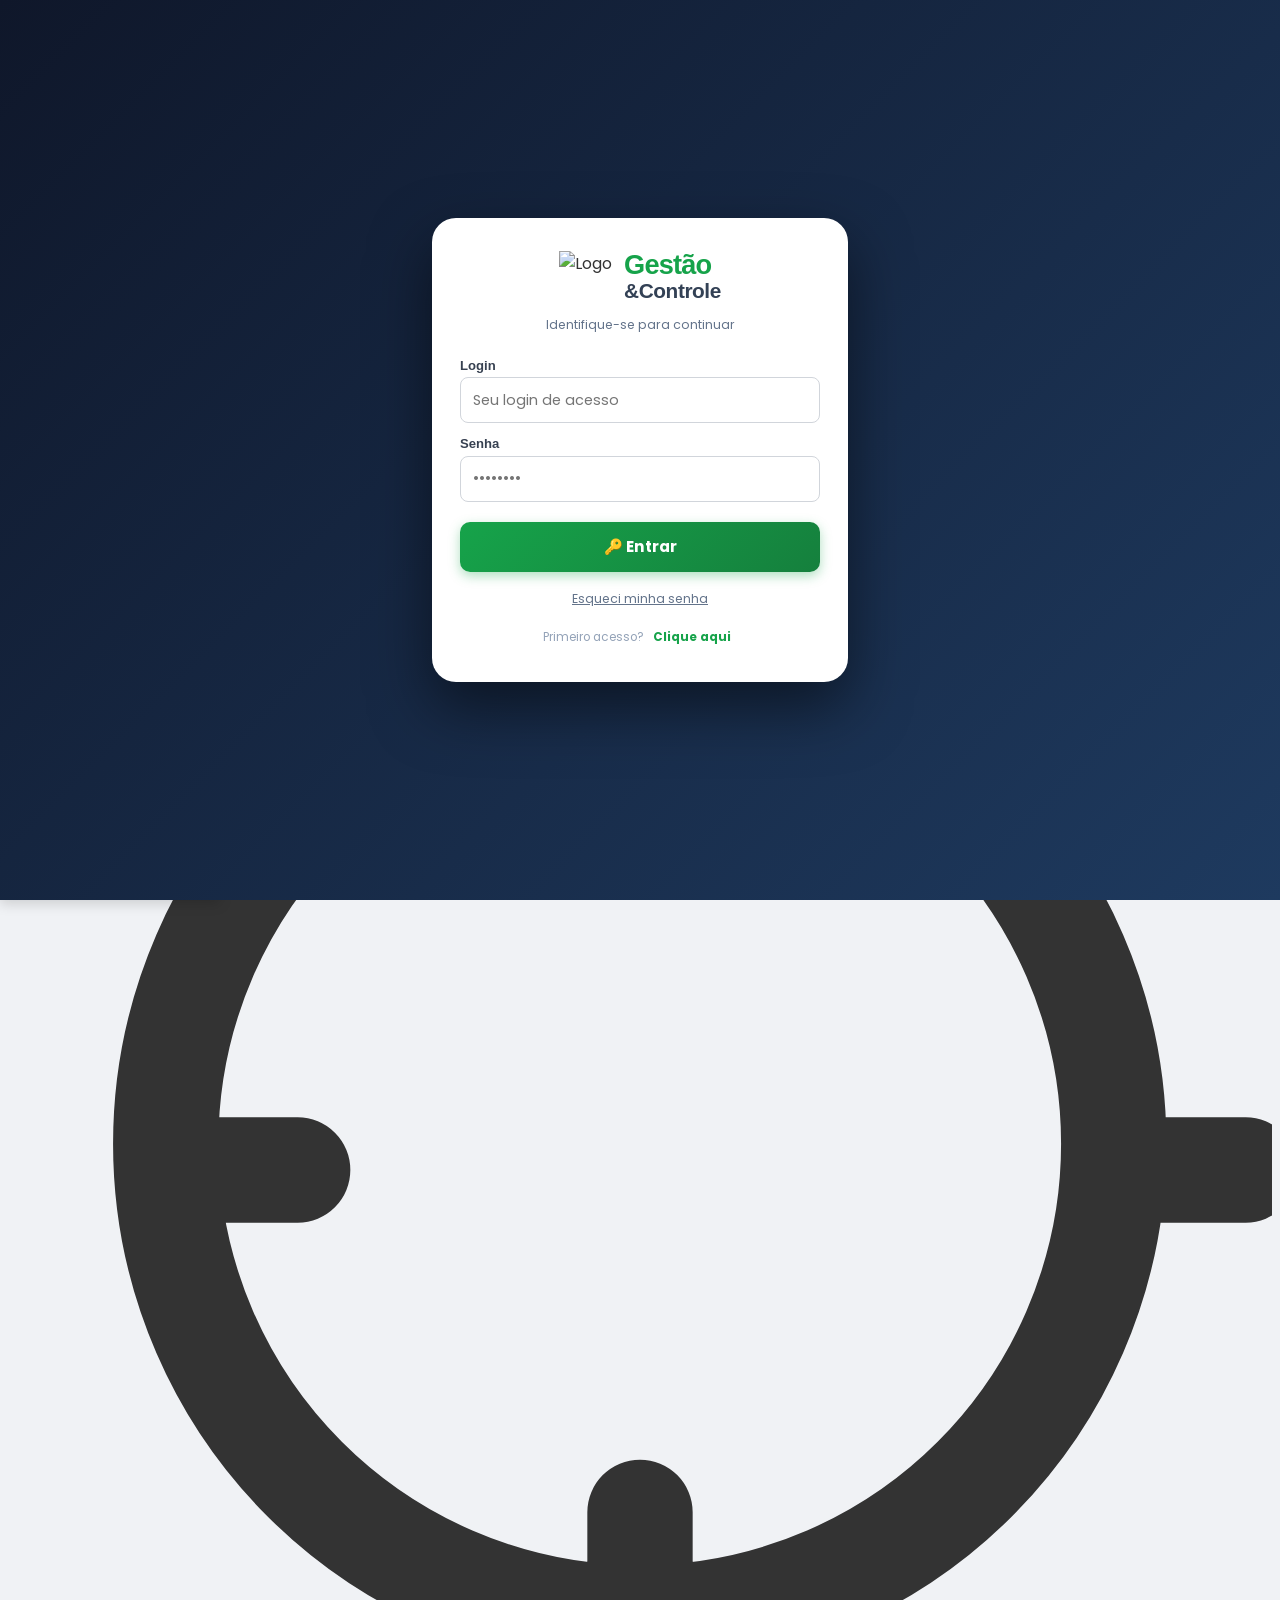
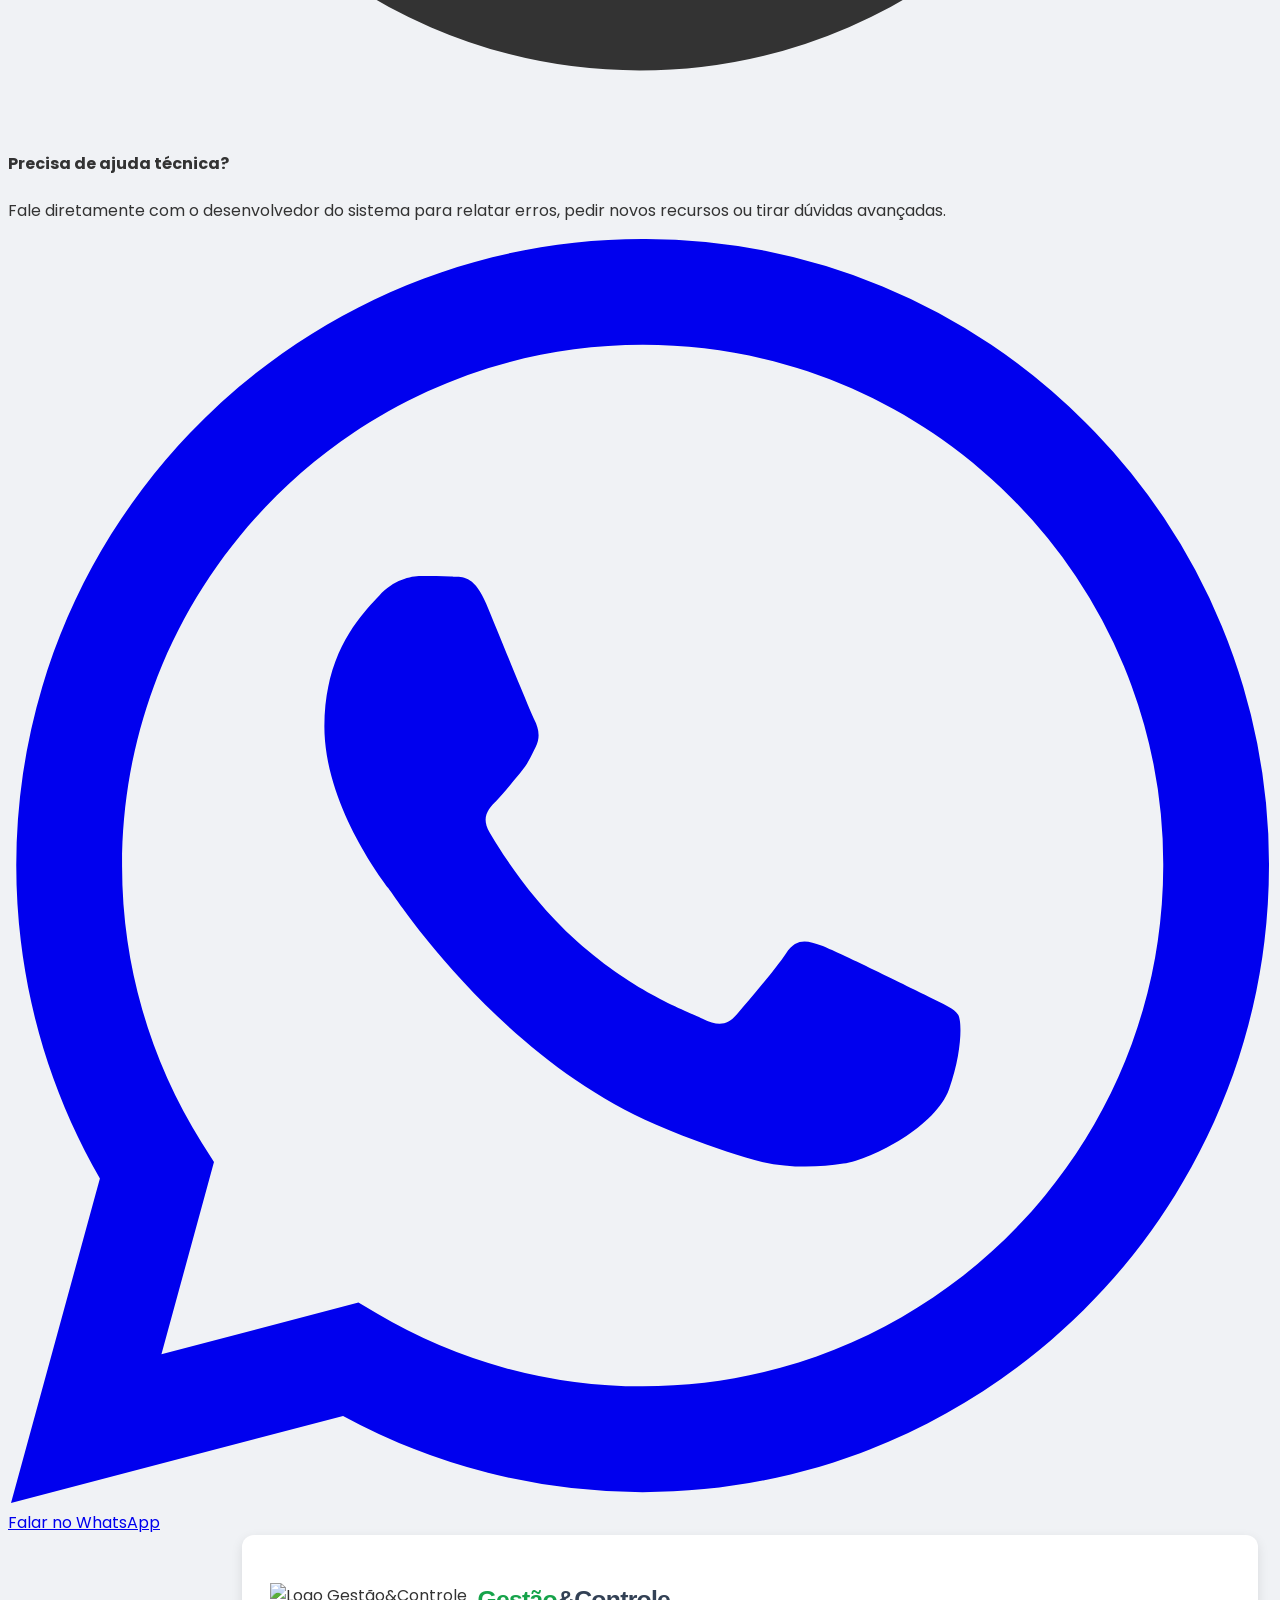
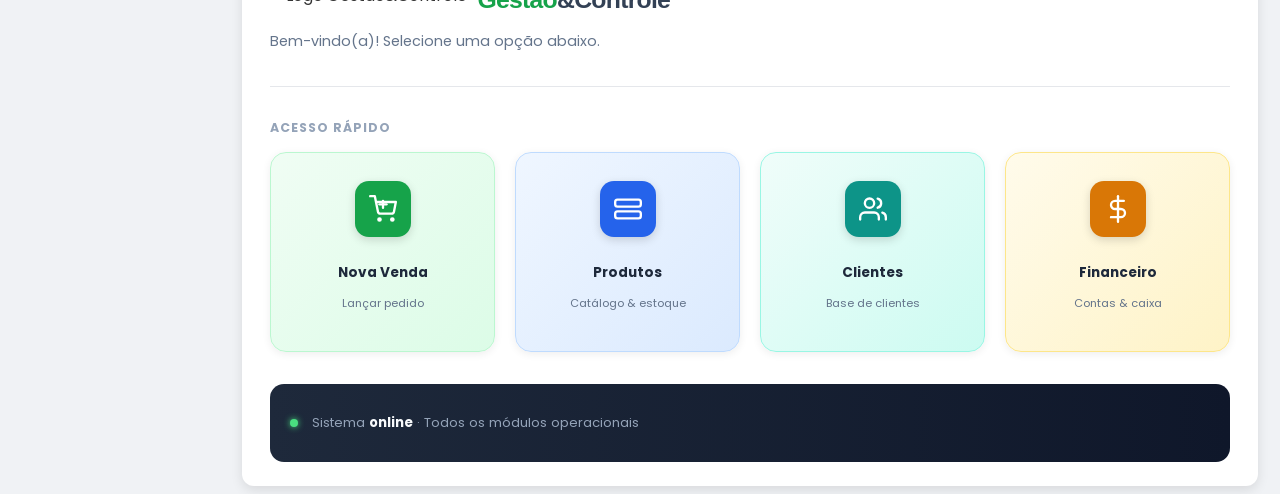
==== commit d2bc4d18: "style: aprimora espaçamento e respiro visual em todos os módulos (títulos, descrições e menus)" ====
--- a/index.html
+++ b/index.html
@@ -72,7 +72,7 @@
         .action-grid {
             display: grid;
             grid-template-columns: repeat(2, 1fr);
-            gap: 1.1rem;
+            gap: 1.25rem;
             margin-bottom: 2rem;
         }
 
@@ -87,7 +87,7 @@
             flex-direction: column;
             align-items: center;
             justify-content: center;
-            gap: 0.75rem;
+            gap: 0.9rem;
             padding: 1.75rem 1rem;
             border-radius: 1rem;
             text-decoration: none;
@@ -211,7 +211,7 @@
             font-size: 0.7rem;
             color: #64748b;
             text-align: center;
-            margin-top: -0.4rem;
+            margin-top: 0.15rem;
         }
 
         /* ===== SECTION TITLE ===== */
@@ -361,9 +361,9 @@
         </div>
     </main>
 
-    <script src="js/config.js?v=7772539452200"></script>
-    <script src="js/auth.js?v=7772539452200"></script>
-    <script src="js/main.js?v=7772539452200"></script>
+    <script src="js/config.js?v=9992539452200"></script>
+    <script src="js/auth.js?v=9992539452200"></script>
+    <script src="js/main.js?v=9992539452200"></script>
 
 </body>
 
--- a/css/style.css
+++ b/css/style.css
@@ -0,0 +1,572 @@
+/* ===== BASE ===== */
+body {
+    font-family: 'Poppins', sans-serif;
+    background-color: #f0f2f5;
+    color: #333;
+    min-height: 100vh;
+}
+
+.container {
+    max-width: 960px;
+    margin: 0 auto;
+    background-color: #fff;
+    padding: 24px 28px;
+    border-radius: 12px;
+    box-shadow: 0 4px 12px rgba(0, 0, 0, 0.1);
+}
+
+h1,
+h2 {
+    text-align: center;
+    color: #2c3e50;
+    margin-bottom: 16px;
+}
+
+h3 {
+    color: #2c3e50;
+    margin-bottom: 10px;
+    font-size: 1rem;
+}
+
+/* ===== NAV GRID (Dashboard) ===== */
+.nav-grid {
+    display: grid;
+    grid-template-columns: repeat(auto-fit, minmax(220px, 1fr));
+    gap: 16px;
+    margin-top: 24px;
+}
+
+.nav-link {
+    display: block;
+    background: #3498db;
+    color: #fff;
+    text-decoration: none;
+    padding: 18px;
+    border-radius: 8px;
+    font-size: 15px;
+    font-weight: 600;
+    text-align: center;
+    transition: background 0.3s, transform 0.2s;
+}
+
+.nav-link:hover {
+    background: #2980b9;
+    transform: translateY(-2px);
+}
+
+/* ===== KPI ===== */
+.kpi-grid {
+    display: grid;
+    grid-template-columns: repeat(auto-fit, minmax(180px, 1fr));
+    gap: 16px;
+    margin-bottom: 24px;
+}
+
+.kpi-card {
+    background: #fff;
+    padding: 16px;
+    border-radius: 8px;
+    box-shadow: 0 2px 4px rgba(0, 0, 0, 0.05);
+    text-align: center;
+}
+
+.kpi-card h4 {
+    font-size: 12px;
+    color: #777;
+    margin-bottom: 8px;
+}
+
+.kpi-card p {
+    font-size: 1.7rem;
+    font-weight: 600;
+    color: #2c3e50;
+}
+
+/* ===== STATUS MESSAGE ===== */
+#statusMessage {
+    text-align: center;
+    margin-top: 12px;
+    padding: 10px;
+    border-radius: 8px;
+    font-size: 13px;
+    display: none;
+}
+
+#statusMessage.success {
+    background: #e8f5e9;
+    color: #2e7d32;
+    border: 1px solid #c8e6c9;
+}
+
+#statusMessage.error {
+    background: #ffebee;
+    color: #c62828;
+    border: 1px solid #ef9a9a;
+}
+
+#statusMessage.sucesso {
+    background: #e8f5e9;
+    color: #2e7d32;
+    border: 1px solid #c8e6c9;
+}
+
+#statusMessage.erro {
+    background: #ffebee;
+    color: #c62828;
+    border: 1px solid #ef9a9a;
+}
+
+/* ===== MENU LATERAL ===== */
+.desktop-sidebar {
+    width: 220px;
+    background: #1f2937;
+    color: #fff;
+    height: 100vh;
+    position: fixed;
+    left: 0;
+    top: 0;
+    box-shadow: 0 4px 12px rgba(0, 0, 0, 0.15);
+}
+
+@media (min-width: 768px) {
+    .desktop-sidebar {
+        display: flex;
+        flex-direction: column;
+    }
+
+    .main-content {
+        margin-left: 220px;
+    }
+}
+
+.sidebar-header {
+    padding: 18px 20px;
+    text-align: center;
+    border-bottom: 1px solid #374151;
+    font-size: 1.1rem;
+    font-weight: 700;
+    line-height: 1.3;
+}
+
+.sidebar-nav {
+    margin-top: 16px;
+    display: flex;
+    flex-direction: column;
+}
+
+.nav-link-menu {
+    display: flex;
+    align-items: center;
+    padding: 12.5px 18px;
+    text-decoration: none;
+    color: #d1d5db;
+    font-size: 0.88rem;
+    transition: background 0.2s, color 0.2s;
+}
+
+.nav-link-menu:hover {
+    background: #374151;
+    color: #fff;
+}
+
+.nav-link-menu.active {
+    background: #4b5563;
+    color: #fff;
+}
+
+.nav-link-menu svg {
+    margin-right: 10px;
+    width: 18px;
+    height: 18px;
+    flex-shrink: 0;
+}
+
+/* ===== FORMULÁRIOS — CAMPOS PROPORCIONAIS ===== */
+.form-group {
+    margin-bottom: 12px;
+}
+
+.form-group label {
+    display: block;
+    font-size: 12px;
+    color: #555;
+    margin-bottom: 6px;
+    font-weight: 500;
+}
+
+/* Tamanho padrão — compacto */
+.form-group input,
+.form-group select,
+.form-group textarea {
+    width: 100%;
+    padding: 7px 10px;
+    border-radius: 7px;
+    border: 1px solid #ccc;
+    box-sizing: border-box;
+    font-size: 13px;
+    font-family: 'Poppins', sans-serif;
+    transition: border-color 0.2s;
+}
+
+.form-group input:focus,
+.form-group select:focus {
+    outline: none;
+    border-color: #3498db;
+}
+
+/* Campos numéricos / código — mais estreitos */
+input[type="number"] {
+    max-width: 100%;
+}
+
+/* Grid de formulário padrão (3 colunas no desktop) */
+.form-grid-container {
+    display: grid;
+    grid-template-columns: 1fr;
+    gap: 12px;
+}
+
+@media (min-width: 640px) {
+    .form-grid-container {
+        grid-template-columns: repeat(3, 1fr);
+    }
+}
+
+/* Grid 2 colunas */
+.form-grid-2 {
+    display: grid;
+    grid-template-columns: 1fr;
+    gap: 12px;
+}
+
+@media (min-width: 640px) {
+    .form-grid-2 {
+        grid-template-columns: 1fr 1fr;
+    }
+}
+
+/* ===== BOTÕES ===== */
+.btn {
+    width: 100%;
+    padding: 10px;
+    border: none;
+    border-radius: 8px;
+    font-size: 15px;
+    font-weight: 600;
+    cursor: pointer;
+    background: #27ae60;
+    color: #fff;
+    transition: background 0.3s;
+    font-family: 'Poppins', sans-serif;
+}
+
+.btn:hover {
+    background: #219d54;
+}
+
+/* ===== TABELAS (legado) ===== */
+.table-container {
+    margin-top: 24px;
+    overflow-x: auto;
+}
+
+.table-container table {
+    width: 100%;
+    border-collapse: collapse;
+    margin-top: 8px;
+    font-size: 13px;
+}
+
+.table-container th,
+.table-container td {
+    padding: 8px 10px;
+    border: 1px solid #e5e7eb;
+    text-align: left;
+}
+
+.table-container th {
+    background: #f8fafc;
+    font-weight: 600;
+    font-size: 12px;
+    color: #475569;
+}
+
+.table-container tr:hover td {
+    background: #f8fafc;
+}
+
+/* ===== TABELAS PROFISSIONAIS (.data-table) ===== */
+/* Wrapper com scroll e suporte a sticky header */
+.table-scroll-wrapper {
+    overflow-x: auto;
+    overflow-y: auto;
+    max-height: 520px;
+    border-radius: 0.75rem;
+    border: 1px solid #e2e8f0;
+}
+
+.data-table {
+    width: 100%;
+    border-collapse: collapse;
+    font-size: 0.82rem;
+    background: white;
+}
+
+/* Cabeçalho fixo (sticky) */
+.data-table thead th {
+    position: sticky;
+    top: 0;
+    z-index: 5;
+    background: #f1f5f9;
+    color: #475569;
+    font-weight: 600;
+    font-size: 0.78rem;
+    padding: 0.65rem 0.9rem;
+    border-bottom: 2px solid #e2e8f0;
+    white-space: nowrap;
+    text-align: left;
+}
+
+/* Células */
+.data-table tbody td {
+    padding: 0.55rem 0.9rem;
+    border-bottom: 1px solid #f1f5f9;
+    color: #334155;
+    vertical-align: middle;
+}
+
+/* Linhas zebra */
+.data-table tbody tr:nth-child(even) td {
+    background: #f8fafc;
+}
+
+.data-table tbody tr:nth-child(odd) td {
+    background: #ffffff;
+}
+
+/* Hover highlight */
+.data-table tbody tr:hover td {
+    background: #eff6ff !important;
+    transition: background 0.15s ease;
+}
+
+/* Estado vazio / loading */
+.data-table tbody td.td-empty {
+    text-align: center;
+    padding: 1.25rem;
+    color: #94a3b8;
+    font-style: italic;
+    background: white !important;
+}
+
+/* ===== BOTÕES DE AÇÃO ===== */
+.action-buttons {
+    display: flex;
+    gap: 4px;
+    flex-wrap: wrap;
+}
+
+.action-buttons button {
+    padding: 4px 9px;
+    font-size: 11px;
+    cursor: pointer;
+    border: none;
+    border-radius: 4px;
+    font-family: 'Poppins', sans-serif;
+}
+
+.edit-btn {
+    background: #3498db;
+    color: #fff;
+}
+
+.delete-btn {
+    background: #e74c3c;
+    color: #fff;
+}
+
+/* ===== RELATÓRIOS ===== */
+.report-card {
+    background: #f9fafb;
+    border-radius: 8px;
+    padding: 18px;
+    margin-bottom: 18px;
+    box-shadow: 0 2px 4px rgba(0, 0, 0, 0.05);
+}
+
+/* ===== EXPANSÃO DE ITENS NO HISTÓRICO ===== */
+.expand-btn {
+    background: none;
+    border: none;
+    cursor: pointer;
+    color: #3498db;
+    font-size: 11px;
+    padding: 0;
+    text-decoration: underline;
+    white-space: nowrap;
+}
+
+.items-detail {
+    background: #f1f5f9;
+    border-radius: 6px;
+    padding: 6px 10px;
+    margin-top: 4px;
+    font-size: 11px;
+    color: #475569;
+    line-height: 1.6;
+    display: none;
+}
+
+.items-detail.open {
+    display: block;
+}
+
+/* ===== PLAN BADGES (Relatórios) ===== */
+.plan-badge {
+    display: inline-flex;
+    align-items: center;
+    gap: 0.3rem;
+    font-size: 0.68rem;
+    font-weight: 700;
+    padding: 0.22rem 0.65rem;
+    border-radius: 999px;
+    letter-spacing: 0.04em;
+    font-family: 'Poppins', sans-serif;
+}
+
+.plan-badge.pro {
+    background: #ede9fe;
+    color: #7c3aed;
+}
+
+.plan-badge.premium {
+    background: #fef3c7;
+    color: #92400e;
+}
+
+/* ===== STATUS BADGE (inline text) ===== */
+.badge-status {
+    display: inline-block;
+    padding: 0.1rem 0.5rem;
+    border-radius: 999px;
+    font-size: 0.75rem;
+    font-weight: 600;
+}
+
+/* ===== UPGRADE WALL (Upgrade CTA) ===== */
+.upgrade-wall-container {
+    display: flex;
+    justify-content: center;
+    align-items: center;
+    padding: 1.5rem 1rem;
+    width: 100%;
+}
+
+.upgrade-wall {
+    background: linear-gradient(135deg, #1e293b 0%, #0f172a 100%);
+    border-radius: 1.25rem;
+    padding: 2.25rem 1.75rem;
+    text-align: center;
+    color: white;
+    max-width: 480px;
+    width: 100%;
+    box-shadow: 0 15px 40px rgba(0, 0, 0, 0.2);
+    animation: fadeInUpWall 0.4s ease;
+
+    /* Garantir layout vertical limpo */
+    display: flex !important;
+    flex-direction: column !important;
+    align-items: center !important;
+    justify-content: center !important;
+    box-sizing: border-box !important;
+}
+
+.upgrade-wall * {
+    box-sizing: border-box !important;
+}
+
+@keyframes fadeInUpWall {
+    from {
+        opacity: 0;
+        transform: translateY(15px);
+    }
+
+    to {
+        opacity: 1;
+        transform: translateY(0);
+    }
+}
+
+.upgrade-wall-icon {
+    font-size: 2.8rem;
+    margin-bottom: 0.8rem;
+    display: block;
+    line-height: 1;
+    width: auto;
+}
+
+.upgrade-wall h2,
+.upgrade-wall h3 {
+    font-size: 1.25rem !important;
+    font-weight: 700 !important;
+    color: #fff !important;
+    margin: 0 0 0.75rem !important;
+    line-height: 1.3 !important;
+    width: 100%;
+}
+
+.upgrade-wall p {
+    font-size: 0.85rem !important;
+    color: #94a3b8 !important;
+    line-height: 1.6 !important;
+    margin: 0 auto 1.5rem !important;
+    max-width: 360px;
+    width: 100%;
+}
+
+.upgrade-wall .badge-basico {
+    display: inline-block !important;
+    width: auto !important;
+    white-space: nowrap !important;
+    font-size: 0.65rem;
+    font-weight: 700;
+    padding: 0.25rem 0.75rem;
+    border-radius: 999px;
+    background: #dcfce7 !important;
+    color: #166534 !important;
+    margin-bottom: 1rem !important;
+    letter-spacing: 0.03em;
+}
+
+.upgrade-wall .wa-btn {
+    display: inline-flex !important;
+    align-items: center !important;
+    justify-content: center !important;
+    width: auto !important;
+    gap: 0.5rem;
+    padding: 0.85rem 1.75rem !important;
+    background: linear-gradient(135deg, #16a34a, #15803d) !important;
+    color: white !important;
+    border-radius: 0.625rem !important;
+    font-size: 0.9rem !important;
+    font-weight: 700 !important;
+    text-decoration: none !important;
+    box-shadow: 0 4px 14px rgba(22, 163, 74, 0.4) !important;
+    transition: transform 0.15s ease, box-shadow 0.15s ease !important;
+}
+
+.upgrade-wall .upgrade-cta:hover,
+.upgrade-wall .wa-btn:hover {
+    transform: translateY(-2px);
+    box-shadow: 0 6px 18px rgba(22, 163, 74, 0.5);
+    color: white;
+}
+
+/* ===== STATUS BADGE (inline text) ===== */
+.badge-status {
+    display: inline-block;
+    padding: 0.1rem 0.5rem;
+    border-radius: 999px;
+    font-size: 0.75rem;
+    font-weight: 600;
+}
